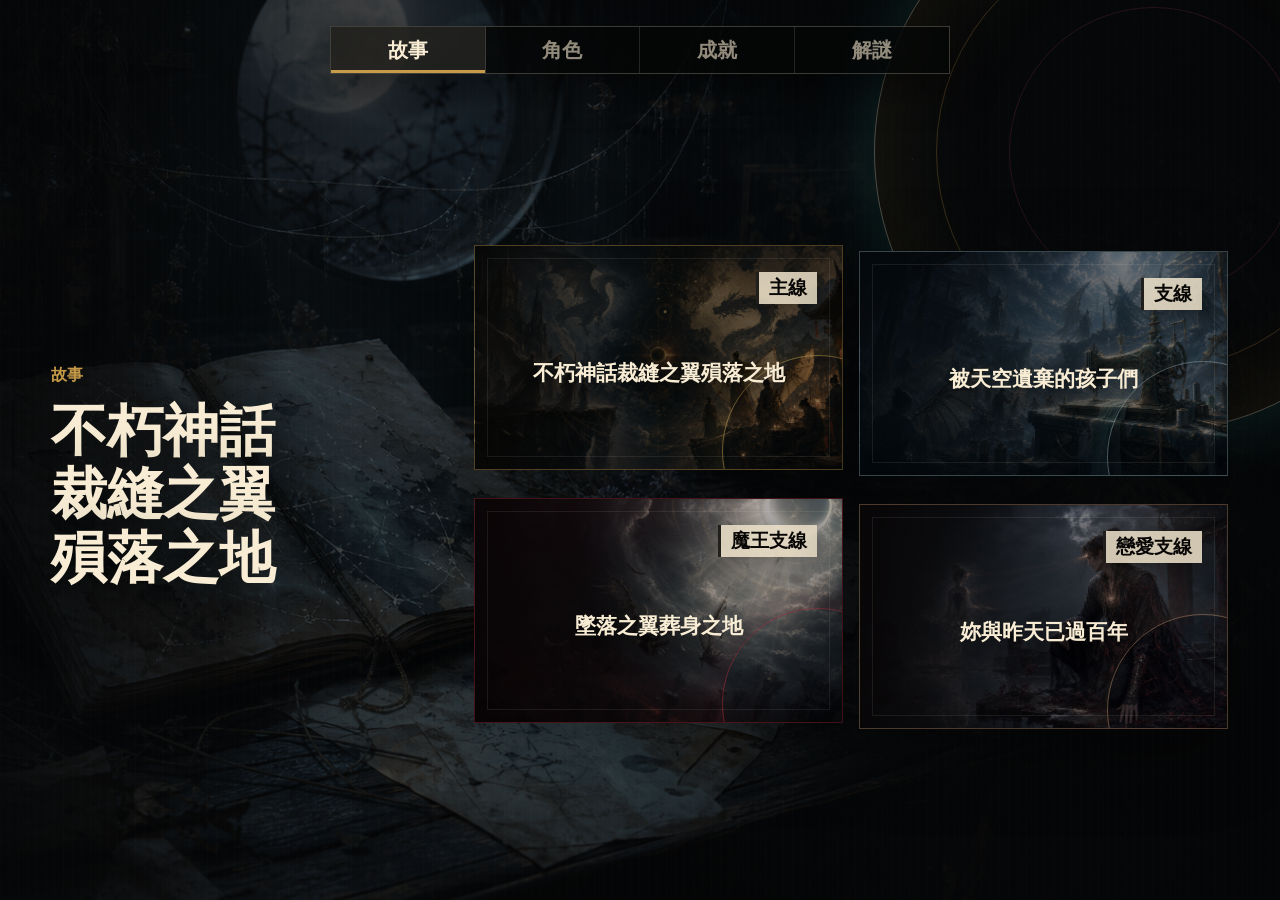
==== index.html @ 96574e50 "Add files via upload" ====
<!doctype html>
<html lang="zh-Hant">
  <head>
    <meta charset="utf-8" />
    <meta name="viewport" content="width=device-width, initial-scale=1" />
    <title>不朽神話 裁縫之翼殞落之地</title>
    <link rel="stylesheet" href="styles.css" />
  </head>
  <body>
    <main class="shell" aria-labelledby="site-title">
      <div class="aura" aria-hidden="true"></div>

      <nav class="section-nav">
        <button class="section-tab is-active" type="button" data-view="story">故事</button>
        <button class="section-tab" type="button" data-view="character">角色</button>
        <button class="section-tab" type="button" data-view="achievement">成就</button>
        <button class="section-tab" type="button" data-view="puzzle">解謎</button>
      </nav>

      <section class="view is-active" data-view-panel="story">
        <div class="drag-viewport">
          <div class="home drag-surface">
            <div class="title-wrap">
              <p>故事</p>
              <h1 id="site-title">不朽神話 裁縫之翼殞落之地</h1>
            </div>
            <div class="story-grid" id="story-grid"></div>
          </div>
        </div>
      </section>

      <section class="view" data-view-panel="character">
        <div class="drag-viewport">
          <div class="collection-surface drag-surface">
            <h2 class="view-title">角色</h2>
            <div class="character-groups" id="character-grid"></div>
          </div>
        </div>
      </section>

      <section class="view" data-view-panel="achievement">
        <div class="drag-viewport">
          <div class="collection-surface drag-surface">
            <h2 class="view-title">成就</h2>
            <div class="collection-grid" id="achievement-grid"></div>
          </div>
        </div>
      </section>

      <section class="view" data-view-panel="puzzle">
        <div class="drag-viewport">
          <div class="collection-surface drag-surface puzzle-surface">
            <h2 class="view-title">解謎</h2>
            <div class="puzzle-grid" id="puzzle-grid"></div>
          </div>
        </div>
      </section>
    </main>

    <dialog class="modal" id="text-modal">
      <div class="modal-body">
        <button class="close" type="button" data-close>×</button>
        <p class="modal-kicker" id="modal-type"></p>
        <h2 id="modal-title"></h2>
        <div class="modal-text" id="modal-text"></div>
      </div>
    </dialog>

    <dialog class="character-modal" id="character-modal">
      <div class="character-modal-body">
        <button class="close" type="button" data-character-close>×</button>
        <div class="character-hero" id="character-hero">
          <div class="character-heading">
            <p class="modal-kicker" id="character-group"></p>
            <h2 id="character-name"></h2>
          </div>
        </div>
        <div class="character-text" id="character-text"></div>
      </div>
    </dialog>

    <dialog class="modal reward-modal" id="reward-modal">
      <div class="modal-body">
        <button class="close" type="button" data-reward-close>×</button>
        <p class="modal-kicker" id="reward-type"></p>
        <div class="modal-text" id="reward-text"></div>
      </div>
    </dialog>

    <dialog class="character-entry-modal" id="character-person-modal">
      <div class="character-entry-sheet">
        <button class="close" type="button" data-person-close>×</button>
        <h2 id="character-person-title">角色任務</h2>
        <div class="character-entry-text" id="character-person-text"></div>
      </div>
    </dialog>

    <dialog class="character-entry-modal" id="character-story-modal">
      <div class="character-entry-sheet">
        <button class="close" type="button" data-story-close>×</button>
        <h2>角色故事</h2>
        <div class="character-entry-text" id="character-story-text"></div>
      </div>
    </dialog>

    <script src="app.js"></script>
  </body>
</html>
---- styles.css ----
:root {
  color-scheme: dark;
  --ink: #050607;
  --paper: #eadfc7;
  --dim: rgba(234, 223, 199, 0.68);
  --faint: rgba(234, 223, 199, 0.1);
  --line: rgba(234, 223, 199, 0.24);
  --gold: #c79b49;
  --teal: #2f8d88;
  --red: #813346;
  --font-kai: "BiauKai", "DFKai-SB", "STKaiti", "KaiTi", "Kaiti TC", "Songti TC", serif;
  font-family: var(--font-kai);
}

* {
  box-sizing: border-box;
}

body {
  margin: 0;
  min-width: 320px;
  min-height: 100vh;
  background:
    linear-gradient(90deg, rgba(5, 6, 7, 0.94), rgba(5, 6, 7, 0.52) 58%, rgba(5, 6, 7, 0.88)),
    url("assets/mythic-archive.png") center / cover fixed no-repeat,
    var(--ink);
  color: var(--paper);
  overflow: hidden;
  transition: background 360ms ease;
}

body[data-theme="sky"] {
  background:
    radial-gradient(circle at 72% 18%, rgba(188, 219, 226, 0.2), transparent 22%),
    linear-gradient(90deg, rgba(4, 9, 13, 0.96), rgba(24, 43, 50, 0.5) 56%, rgba(4, 9, 13, 0.9)),
    url("assets/mythic-archive.png") center / cover fixed no-repeat,
    #04090d;
}

body[data-theme="myth"] {
  background:
    radial-gradient(circle at 66% 20%, rgba(214, 177, 86, 0.22), transparent 24%),
    linear-gradient(90deg, rgba(7, 6, 4, 0.96), rgba(65, 48, 18, 0.46) 58%, rgba(7, 6, 4, 0.9)),
    url("assets/mythic-archive.png") center / cover fixed no-repeat,
    #070604;
}

body[data-theme="fall"] {
  background:
    radial-gradient(circle at 72% 16%, rgba(139, 41, 52, 0.26), transparent 24%),
    linear-gradient(90deg, rgba(8, 4, 5, 0.97), rgba(62, 18, 24, 0.5) 56%, rgba(8, 4, 5, 0.92)),
    url("assets/mythic-archive.png") center / cover fixed no-repeat,
    #080405;
}

body[data-theme="love"] {
  background:
    radial-gradient(circle at 73% 20%, rgba(207, 158, 118, 0.22), transparent 23%),
    linear-gradient(90deg, rgba(8, 6, 4, 0.95), rgba(67, 45, 33, 0.5) 58%, rgba(8, 6, 4, 0.88)),
    url("assets/mythic-archive.png") center / cover fixed no-repeat,
    #080604;
}

button {
  font: inherit;
}

.shell {
  position: relative;
  height: 100vh;
  overflow: hidden;
  isolation: isolate;
}

.section-nav {
  position: fixed;
  top: clamp(14px, 2vw, 26px);
  left: 50%;
  z-index: 20;
  display: grid;
  grid-template-columns: repeat(4, minmax(70px, 1fr));
  width: min(620px, calc(100vw - 28px));
  border: 1px solid rgba(234, 223, 199, 0.24);
  background: rgba(5, 6, 7, 0.84);
  box-shadow: 0 14px 40px rgba(0, 0, 0, 0.46);
  backdrop-filter: blur(16px);
  transform: translateX(-50%);
}

.section-tab {
  min-height: 46px;
  padding: 9px 14px;
  border: 0;
  border-right: 1px solid rgba(234, 223, 199, 0.14);
  background: transparent;
  color: rgba(234, 223, 199, 0.62);
  cursor: pointer;
  font-family: var(--font-kai);
  font-size: clamp(1rem, 1.6vw, 1.28rem);
  font-weight: 700;
}

.section-tab:last-child {
  border-right: 0;
}

.section-tab:hover,
.section-tab:focus-visible,
.section-tab.is-active {
  background: rgba(234, 223, 199, 0.1);
  color: #f8edd4;
  outline: none;
}

.section-tab.is-active {
  box-shadow: inset 0 -3px 0 var(--gold);
}

.view {
  position: absolute;
  inset: 0;
  visibility: hidden;
  opacity: 0;
  pointer-events: none;
  transition: opacity 220ms ease, visibility 220ms ease;
}

.view.is-active {
  visibility: visible;
  opacity: 1;
  pointer-events: auto;
}

.drag-viewport {
  width: 100%;
  height: 100%;
  overflow: auto;
  cursor: grab;
  scrollbar-width: none;
  overscroll-behavior: none;
  touch-action: none;
}

.drag-viewport::-webkit-scrollbar {
  display: none;
}

.drag-viewport.is-dragging {
  cursor: grabbing;
  user-select: none;
}

.drag-surface {
  min-width: 1180px;
  min-height: 760px;
}

.shell::before {
  content: "";
  position: fixed;
  inset: 0;
  z-index: -2;
  background:
    repeating-linear-gradient(
      90deg,
      rgba(234, 223, 199, 0.025) 0,
      rgba(234, 223, 199, 0.025) 1px,
      transparent 1px,
      transparent 9px
    );
  mix-blend-mode: screen;
  opacity: 0.5;
}

.aura {
  position: fixed;
  width: min(58vw, 560px);
  aspect-ratio: 1;
  right: clamp(-180px, -12vw, -80px);
  top: clamp(-150px, -10vw, -70px);
  z-index: -1;
  border: 1px solid rgba(234, 223, 199, 0.32);
  border-radius: 50%;
  box-shadow:
    0 0 80px rgba(47, 141, 136, 0.24),
    inset 0 0 120px rgba(199, 155, 73, 0.12);
  transition: border-color 360ms ease, box-shadow 360ms ease;
}

body[data-theme="sky"] .aura {
  border-color: rgba(188, 219, 226, 0.42);
  box-shadow: 0 0 92px rgba(88, 154, 176, 0.3), inset 0 0 140px rgba(188, 219, 226, 0.12);
}

body[data-theme="myth"] .aura {
  border-color: rgba(214, 177, 86, 0.48);
  box-shadow: 0 0 96px rgba(214, 177, 86, 0.3), inset 0 0 150px rgba(214, 177, 86, 0.16);
}

body[data-theme="fall"] .aura {
  border-color: rgba(151, 44, 58, 0.46);
  box-shadow: 0 0 104px rgba(151, 44, 58, 0.32), inset 0 0 150px rgba(151, 44, 58, 0.16);
}

body[data-theme="love"] .aura {
  border-color: rgba(207, 158, 118, 0.42);
  box-shadow: 0 0 94px rgba(207, 158, 118, 0.28), inset 0 0 140px rgba(112, 86, 54, 0.18);
}

.aura::before,
.aura::after {
  content: "";
  position: absolute;
  inset: 11%;
  border: 1px solid rgba(199, 155, 73, 0.24);
  border-radius: 50%;
}

.aura::after {
  inset: 24%;
  border-color: rgba(129, 51, 70, 0.28);
}

.home {
  width: max(1180px, 100%);
  min-height: max(760px, 100%);
  display: grid;
  grid-template-columns: minmax(300px, 0.66fr) minmax(650px, 1.34fr);
  gap: clamp(34px, 4vw, 72px);
  align-items: center;
  padding: clamp(100px, 10vh, 124px) clamp(34px, 4vw, 72px) clamp(36px, 5vh, 64px);
}

.title-wrap {
  align-self: center;
  padding: 0;
}

.title-wrap p {
  margin: 0 0 14px;
  color: var(--gold);
  font-family: var(--font-kai);
  font-weight: 700;
}

h1,
h2,
p,
strong,
span {
  overflow-wrap: anywhere;
}

h1 {
  margin: 0;
  max-width: 8ch;
  color: #f8edd4;
  font-family: var(--font-kai);
  font-weight: 700;
  font-size: clamp(3.2rem, 4.4vw, 5.4rem);
  line-height: 1.12;
  letter-spacing: 0;
  text-shadow: 0 24px 60px rgba(0, 0, 0, 0.86);
}

.story-grid {
  align-self: center;
  display: grid;
  grid-template-columns: repeat(2, minmax(0, 1fr));
  gap: 16px;
}

.story-card {
  position: relative;
  display: grid;
  grid-template-rows: auto minmax(0, 1fr);
  container-type: inline-size;
  min-height: clamp(220px, 25vh, 285px);
  padding: clamp(18px, 2vw, 26px);
  border: 1px solid var(--line);
  background:
    linear-gradient(145deg, rgba(47, 141, 136, 0.14), transparent 44%),
    linear-gradient(22deg, rgba(129, 51, 70, 0.18), transparent 56%),
    rgba(7, 8, 9, 0.72);
  color: var(--paper);
  text-align: left;
  cursor: pointer;
  overflow: hidden;
  backdrop-filter: blur(16px);
  box-shadow: 0 22px 70px rgba(0, 0, 0, 0.38);
  transform: translateY(calc(var(--i) * 6px));
  transition: transform 200ms ease, border-color 200ms ease, background 200ms ease, box-shadow 200ms ease;
}

.story-card--sky {
  border-color: rgba(188, 219, 226, 0.28);
  background:
    linear-gradient(90deg, rgba(4, 9, 13, 0.9), rgba(4, 9, 13, 0.38)),
    url("assets/sky-visual.png") center / cover no-repeat,
    radial-gradient(circle at 78% 16%, rgba(188, 219, 226, 0.18), transparent 26%),
    linear-gradient(180deg, rgba(188, 219, 226, 0.08), transparent 58%),
    linear-gradient(145deg, rgba(38, 87, 105, 0.34), rgba(5, 10, 14, 0.76));
}

.story-card--myth {
  border-color: rgba(214, 177, 86, 0.34);
  background:
    linear-gradient(90deg, rgba(7, 6, 4, 0.9), rgba(7, 6, 4, 0.42)),
    url("assets/main-visual.png") center / cover no-repeat,
    repeating-linear-gradient(102deg, rgba(214, 177, 86, 0.14) 0 1px, transparent 1px 18px),
    radial-gradient(circle at 78% 18%, rgba(214, 177, 86, 0.18), transparent 28%),
    linear-gradient(145deg, rgba(78, 55, 17, 0.36), rgba(7, 7, 8, 0.76));
}

.story-card--fall {
  border-color: rgba(160, 45, 58, 0.38);
  background:
    linear-gradient(90deg, rgba(8, 4, 5, 0.94), rgba(8, 4, 5, 0.32) 76%),
    linear-gradient(155deg, rgba(160, 45, 58, 0.22), transparent 42%),
    url("assets/fall-visual.png") center / cover no-repeat,
    #080405;
}

.story-card--love {
  border-color: rgba(207, 158, 118, 0.34);
  background:
    linear-gradient(90deg, rgba(8, 6, 7, 0.94), rgba(8, 6, 7, 0.28) 74%),
    radial-gradient(circle at 78% 18%, rgba(207, 158, 118, 0.14), transparent 28%),
    url("assets/love-visual.png") center / cover no-repeat,
    #080607;
}

.story-card::before {
  content: "";
  position: absolute;
  width: 190px;
  height: 190px;
  right: -72px;
  bottom: -78px;
  border: 1px solid rgba(199, 155, 73, 0.34);
  border-radius: 50%;
}

.story-card--sky::before {
  border-color: rgba(188, 219, 226, 0.38);
  box-shadow: 0 0 46px rgba(88, 154, 176, 0.16);
}

.story-card--myth::before {
  border-color: rgba(214, 177, 86, 0.5);
  box-shadow: 0 0 42px rgba(214, 177, 86, 0.14);
}

.story-card--fall::before {
  border-color: rgba(160, 45, 58, 0.58);
  box-shadow: 0 0 44px rgba(160, 45, 58, 0.18);
}

.story-card--love::before {
  border-color: rgba(207, 158, 118, 0.46);
  box-shadow: 0 0 42px rgba(207, 158, 118, 0.14);
}

.story-card::after {
  content: "";
  position: absolute;
  inset: 12px;
  border: 1px solid rgba(234, 223, 199, 0.09);
  pointer-events: none;
}

.story-card strong {
  position: relative;
  z-index: 1;
  display: block;
  align-self: center;
  width: auto;
  max-width: calc(100% - 12px);
  margin: 0 auto;
  color: #f8edd4;
  font-family: var(--font-kai);
  font-weight: 700;
  font-size: clamp(1.25rem, 6.8cqw, 2.35rem);
  line-height: 1.25;
  letter-spacing: 0;
  text-align: center;
  white-space: nowrap;
  text-shadow: 0 12px 26px rgba(0, 0, 0, 0.9);
}

.story-type {
  position: relative;
  justify-self: end;
  z-index: 2;
  max-width: 100%;
  padding: 6px 10px 7px;
  border-left: 3px solid rgba(8, 7, 6, 0.88);
  background: rgba(234, 223, 199, 0.88);
  color: #080706;
  font-family: var(--font-kai);
  font-size: clamp(1.05rem, 1.5vw, 1.45rem);
  font-weight: 900;
  line-height: 1;
  letter-spacing: 0;
  text-align: right;
  box-shadow: 0 8px 24px rgba(0, 0, 0, 0.38);
}

.story-card:hover,
.story-card:focus-visible {
  transform: translateY(calc(var(--i) * 6px - 8px));
  border-color: rgba(199, 155, 73, 0.78);
  filter: brightness(1.08);
  box-shadow: 0 28px 90px rgba(0, 0, 0, 0.52), 0 0 40px rgba(199, 155, 73, 0.12);
  outline: none;
}

.story-card--sky:hover,
.story-card--sky:focus-visible {
  border-color: rgba(188, 219, 226, 0.78);
  box-shadow: 0 30px 90px rgba(0, 0, 0, 0.54), 0 0 48px rgba(88, 154, 176, 0.18);
}

.story-card--myth:hover,
.story-card--myth:focus-visible {
  border-color: rgba(214, 177, 86, 0.86);
  box-shadow: 0 30px 90px rgba(0, 0, 0, 0.54), 0 0 52px rgba(214, 177, 86, 0.18);
}

.story-card--fall:hover,
.story-card--fall:focus-visible {
  border-color: rgba(160, 45, 58, 0.86);
  box-shadow: 0 30px 90px rgba(0, 0, 0, 0.54), 0 0 54px rgba(160, 45, 58, 0.22);
}

.story-card--love:hover,
.story-card--love:focus-visible {
  border-color: rgba(207, 158, 118, 0.82);
  box-shadow: 0 30px 90px rgba(0, 0, 0, 0.54), 0 0 50px rgba(207, 158, 118, 0.18);
}

.collection-surface {
  width: max(1180px, 100%);
  min-height: max(760px, 100%);
  padding: clamp(112px, 12vh, 140px) clamp(46px, 6vw, 96px) 72px;
}

.view-title {
  margin: 0 0 38px;
  color: #f8edd4;
  font-family: var(--font-kai);
  font-size: clamp(3rem, 5vw, 5.2rem);
  font-weight: 700;
  line-height: 1;
  letter-spacing: 0;
  text-shadow: 0 18px 44px rgba(0, 0, 0, 0.82);
}

.collection-grid {
  display: grid;
  grid-template-columns: repeat(3, minmax(280px, 1fr));
  gap: 18px;
}

.character-groups {
  display: grid;
  gap: 58px;
}

.character-group {
  position: relative;
}

.character-group > h3 {
  display: flex;
  align-items: center;
  gap: 18px;
  margin: 0 0 22px;
  color: #f8edd4;
  font-size: clamp(1.8rem, 3vw, 3rem);
  line-height: 1;
}

.character-group > h3::after {
  content: "";
  width: min(360px, 36vw);
  height: 1px;
  background: currentColor;
  opacity: 0.34;
}

.character-group--long > h3 {
  color: #cfaa61;
}

.character-group--short > h3 {
  color: #9cb9ad;
}

.character-grid {
  display: grid;
  grid-template-columns: repeat(5, minmax(190px, 1fr));
  gap: 16px;
}

.character-card {
  position: relative;
  display: grid;
  grid-template-rows: minmax(0, 1fr) auto;
  min-height: 330px;
  padding: 0;
  border: 1px solid rgba(207, 170, 97, 0.46);
  background: rgba(7, 8, 9, 0.86);
  color: #f8edd4;
  cursor: pointer;
  overflow: hidden;
  box-shadow: 0 20px 54px rgba(0, 0, 0, 0.42);
  transition: transform 180ms ease, border-color 180ms ease, box-shadow 180ms ease;
}

.character-group--long .character-card {
  clip-path: polygon(0 0, calc(100% - 18px) 0, 100% 18px, 100% 100%, 0 100%);
}

.character-group--short .character-card {
  border-color: rgba(107, 148, 134, 0.48);
  box-shadow: 0 20px 54px rgba(0, 0, 0, 0.42), inset 0 -3px 0 rgba(132, 35, 43, 0.46);
}

.character-card:hover,
.character-card:focus-visible {
  z-index: 2;
  border-color: rgba(248, 237, 212, 0.82);
  outline: none;
  transform: translateY(-7px);
  box-shadow: 0 28px 70px rgba(0, 0, 0, 0.56), 0 0 32px rgba(207, 170, 97, 0.12);
}

.character-portrait {
  position: relative;
  min-height: 270px;
  background-position: center;
  background-size: cover;
  filter: saturate(0.82) contrast(1.04);
  transition: filter 220ms ease, transform 360ms ease;
}

.character-portrait::after {
  content: "";
  position: absolute;
  inset: 0;
  background: linear-gradient(180deg, transparent 52%, rgba(5, 6, 7, 0.9));
}

.character-group--short .character-portrait::after {
  background:
    repeating-linear-gradient(90deg, transparent 0 38px, rgba(156, 185, 173, 0.06) 38px 39px),
    linear-gradient(180deg, transparent 52%, rgba(5, 8, 8, 0.92));
}

.character-card:hover .character-portrait,
.character-card:focus-visible .character-portrait {
  filter: saturate(1) contrast(1.08);
  transform: scale(1.035);
}

.character-card strong {
  position: relative;
  z-index: 2;
  min-height: 62px;
  display: grid;
  place-items: center;
  padding: 10px 8px;
  background: rgba(7, 8, 9, 0.94);
  color: #f8edd4;
  font-size: clamp(1.12rem, 1.8vw, 1.55rem);
  line-height: 1.2;
  text-align: center;
}

.character-group--long .character-card strong {
  border-top: 1px solid rgba(207, 170, 97, 0.3);
}

.character-group--short .character-card strong {
  border-top: 1px solid rgba(107, 148, 134, 0.32);
}

.collection-card,
.puzzle-card {
  min-height: 280px;
  padding: 24px;
  border: 1px solid rgba(234, 223, 199, 0.24);
  background: rgba(7, 8, 9, 0.78);
  box-shadow: 0 22px 70px rgba(0, 0, 0, 0.38);
  backdrop-filter: blur(14px);
}

.collection-card h3,
.puzzle-card h3 {
  margin: 0 0 18px;
  color: #f8edd4;
  font-size: clamp(1.5rem, 2.4vw, 2.35rem);
  line-height: 1.2;
}

.collection-card p,
.puzzle-card p {
  margin: 0 0 12px;
  color: rgba(234, 223, 199, 0.84);
  font-size: 1.08rem;
  line-height: 1.8;
}

.collection-visual {
  min-height: 210px;
  margin: -12px -12px 22px;
  border: 1px solid rgba(234, 223, 199, 0.16);
  background-position: center;
  background-size: cover;
}

.puzzle-form {
  display: grid;
  grid-template-columns: minmax(0, 1fr) auto;
  gap: 10px;
  margin-top: 24px;
}

.puzzle-form input {
  min-width: 0;
  min-height: 48px;
  padding: 10px 14px;
  border: 1px solid rgba(234, 223, 199, 0.28);
  border-radius: 0;
  background: rgba(2, 3, 4, 0.72);
  color: #f8edd4;
  font: inherit;
  outline: none;
}

.puzzle-form input:focus {
  border-color: var(--gold);
  box-shadow: 0 0 0 2px rgba(199, 155, 73, 0.16);
}

.puzzle-form.is-wrong input {
  border-color: rgba(160, 45, 58, 0.9);
  animation: answer-shake 240ms ease;
}

.puzzle-form button {
  min-height: 48px;
  padding: 8px 18px;
  border: 1px solid rgba(199, 155, 73, 0.52);
  background: rgba(199, 155, 73, 0.14);
  color: #f8edd4;
  cursor: pointer;
  font-weight: 700;
}

.puzzle-form button:disabled,
.puzzle-form input:disabled {
  cursor: default;
  opacity: 0.55;
}

.puzzle-status {
  min-height: 1.8em;
  margin-top: 14px !important;
  color: var(--gold) !important;
  font-weight: 700;
}

.puzzle-reward {
  min-height: 44px;
  padding: 8px 16px;
  border: 1px solid rgba(234, 223, 199, 0.34);
  background: rgba(234, 223, 199, 0.1);
  color: #f8edd4;
  cursor: pointer;
  font-weight: 700;
}

.puzzle-reward[hidden] {
  display: none;
}

.puzzle-grid {
  display: grid;
  gap: 14px;
}

.puzzle-tree {
  --tree-color: 199, 155, 73;
  border: 1px solid rgba(var(--tree-color), 0.34);
  background: rgba(5, 6, 7, 0.7);
  box-shadow: 0 18px 54px rgba(0, 0, 0, 0.32);
}

.puzzle-tree--sky {
  --tree-color: 120, 176, 194;
}

.puzzle-tree--fall {
  --tree-color: 160, 45, 58;
}

.puzzle-tree--love {
  --tree-color: 207, 158, 118;
}

.puzzle-tree-toggle {
  position: relative;
  isolation: isolate;
  display: grid;
  grid-template-columns: minmax(110px, auto) minmax(0, 1fr) 42px;
  gap: 20px;
  align-items: center;
  width: 100%;
  min-height: 78px;
  padding: 14px 20px;
  border: 0;
  background: rgba(5, 6, 7, 0.76);
  color: #f8edd4;
  cursor: pointer;
  text-align: left;
  overflow: hidden;
}

.puzzle-tree-toggle::before {
  content: "";
  position: absolute;
  inset: 0;
  z-index: 0;
  opacity: 0.22;
  filter: grayscale(0.35);
  background-position: center;
  background-size: cover;
}

.puzzle-tree-toggle > * {
  position: relative;
  z-index: 1;
}

.puzzle-tree--myth .puzzle-tree-toggle::before {
  background-image: url("assets/main-visual.png");
}

.puzzle-tree--sky .puzzle-tree-toggle::before {
  background-image: url("assets/sky-visual.png");
}

.puzzle-tree--fall .puzzle-tree-toggle::before {
  background-image: url("assets/fall-visual.png");
}

.puzzle-tree--love .puzzle-tree-toggle::before {
  background-image: url("assets/love-visual.png");
}

.puzzle-tree-toggle > span:first-child {
  color: rgb(var(--tree-color));
  font-size: clamp(1.2rem, 2vw, 1.7rem);
  font-weight: 900;
}

.puzzle-tree-toggle strong {
  min-width: 0;
  overflow: hidden;
  font-size: clamp(1.35rem, 2.4vw, 2.15rem);
  line-height: 1.15;
  text-overflow: ellipsis;
  white-space: nowrap;
}

.puzzle-tree-mark {
  display: grid;
  width: 38px;
  height: 38px;
  place-items: center;
  border: 1px solid rgba(var(--tree-color), 0.5);
  color: rgb(var(--tree-color));
  font-family: serif;
  font-size: 1.7rem;
  line-height: 1;
}

.puzzle-tree-toggle:hover,
.puzzle-tree-toggle:focus-visible,
.puzzle-tree.is-open .puzzle-tree-toggle {
  background: rgba(var(--tree-color), 0.1);
  outline: none;
}

.puzzle-tree-panel[hidden] {
  display: none;
}

.puzzle-tree-canvas {
  display: grid;
  gap: 46px;
  min-width: 980px;
  min-height: 160px;
  padding: 38px;
  border-top: 1px solid rgba(var(--tree-color), 0.26);
  background:
    repeating-linear-gradient(90deg, transparent 0 79px, rgba(var(--tree-color), 0.035) 79px 80px),
    rgba(4, 5, 6, 0.82);
}

.puzzle-question {
  position: relative;
  display: grid;
  grid-template-columns: minmax(300px, 0.8fr) minmax(520px, 1.2fr);
  grid-template-areas:
    "prompt branches"
    "form branches"
    "status branches";
  column-gap: 64px;
  align-items: center;
  width: calc(100% - var(--indent));
  margin-left: var(--indent);
  opacity: 1;
  transition: opacity 360ms ease, filter 360ms ease;
}

.puzzle-question.is-locked {
  opacity: 0.26;
  filter: grayscale(1);
}

.puzzle-question.is-locked .puzzle-question-text p,
.puzzle-question.is-locked .puzzle-form,
.puzzle-question.is-locked .puzzle-status,
.puzzle-question.is-locked .puzzle-branches {
  visibility: hidden;
}

.puzzle-question:focus-within .puzzle-question-text {
  border-color: rgba(var(--tree-color), 0.82);
  box-shadow: 0 0 28px rgba(var(--tree-color), 0.22), 0 14px 36px rgba(0, 0, 0, 0.36);
}

.puzzle-question--nested {
  grid-column: 1 / -1;
  grid-template-columns: minmax(0, 1fr);
  grid-template-areas:
    "prompt"
    "form"
    "status"
    "branches";
  gap: 0;
  width: 100%;
  margin-left: 0;
  padding: 14px;
  border: 1px solid rgba(var(--tree-color), 0.82);
  background: rgba(var(--tree-color), 0.12);
  box-shadow: 0 0 26px rgba(var(--tree-color), 0.2), inset 0 0 30px rgba(var(--tree-color), 0.05);
  animation: branch-question-light 420ms ease both;
}

.puzzle-question--nested > .puzzle-branches {
  margin-top: 12px;
}

.puzzle-question--nested > .puzzle-branches::before,
.puzzle-question--nested > .puzzle-branches > .puzzle-branch::before {
  display: none;
}

.puzzle-question-text {
  grid-area: prompt;
  min-height: 76px;
  padding: 16px 18px;
  border: 1px solid rgba(var(--tree-color), 0.38);
  background: rgba(8, 9, 10, 0.94);
  box-shadow: 0 14px 36px rgba(0, 0, 0, 0.36);
}

.puzzle-question-text p {
  margin: 0;
  color: rgba(248, 237, 212, 0.92);
  font-size: 1.12rem;
  line-height: 1.65;
}

.puzzle-question .puzzle-form {
  grid-area: form;
  margin-top: 12px;
}

.puzzle-question .puzzle-status {
  grid-area: status;
}

.puzzle-branches {
  position: relative;
  grid-area: branches;
  display: grid;
  grid-template-columns: repeat(auto-fit, minmax(142px, 1fr));
  gap: 18px;
  align-items: stretch;
}

.puzzle-branches[hidden] {
  display: none;
}

.puzzle-branches::before {
  content: "";
  position: absolute;
  top: 50%;
  left: -64px;
  width: 64px;
  border-top: 1px solid rgba(var(--tree-color), 0.38);
}

.puzzle-branch {
  position: relative;
  min-height: 82px;
  padding: 12px;
  border: 1px solid rgba(var(--tree-color), 0.2);
  background: rgba(7, 8, 9, 0.78);
  color: transparent;
  font-weight: 700;
  line-height: 1.35;
  cursor: default;
  opacity: 0.48;
  transition: border-color 220ms ease, background 220ms ease, color 220ms ease, box-shadow 220ms ease, opacity 220ms ease;
}

.puzzle-branch::before {
  content: "";
  position: absolute;
  top: 50%;
  left: -19px;
  width: 18px;
  border-top: 1px solid rgba(var(--tree-color), 0.3);
}

.puzzle-branch.is-lit {
  border-color: rgba(var(--tree-color), 0.86);
  background: rgba(var(--tree-color), 0.18);
  color: #f8edd4;
  cursor: pointer;
  opacity: 1;
  box-shadow: 0 0 24px rgba(var(--tree-color), 0.28), inset 0 0 28px rgba(var(--tree-color), 0.08);
}

.puzzle-branch.is-lit::after {
  content: "";
  position: absolute;
  inset: 5px;
  border: 1px solid rgba(var(--tree-color), 0.3);
  pointer-events: none;
}

.modal {
  width: min(860px, calc(100vw - 28px));
  padding: 0;
  border: 1px solid rgba(234, 223, 199, 0.34);
  background: transparent;
  color: var(--paper);
}

.character-modal {
  width: min(1100px, calc(100vw - 30px));
  height: min(82vh, 760px);
  padding: 0;
  border: 1px solid rgba(207, 170, 97, 0.44);
  background: #050607;
  color: var(--paper);
  overflow: hidden;
}

.character-modal[data-group="short"] {
  border-color: rgba(107, 148, 134, 0.52);
}

.character-modal::backdrop {
  background: rgba(0, 0, 0, 0.82);
  backdrop-filter: blur(8px);
}

.character-modal-body,
.character-hero {
  width: 100%;
  height: 100%;
}

.character-modal-body {
  position: relative;
  overflow: hidden;
}

.character-hero {
  position: absolute;
  inset: 0;
  background-position: center;
  background-size: cover;
}

.character-hero::after {
  content: "";
  position: absolute;
  inset: 0;
  background:
    linear-gradient(90deg, rgba(3, 4, 5, 0.14), transparent 45%, rgba(3, 4, 5, 0.62)),
    linear-gradient(0deg, rgba(3, 4, 5, 0.94), transparent 48%);
}

.character-modal[data-group="short"] .character-hero::after {
  background:
    repeating-linear-gradient(90deg, transparent 0 84px, rgba(156, 185, 173, 0.045) 84px 85px),
    linear-gradient(90deg, rgba(3, 5, 5, 0.14), transparent 44%, rgba(3, 5, 5, 0.58)),
    linear-gradient(0deg, rgba(3, 5, 5, 0.94), transparent 48%);
}

.character-heading {
  position: absolute;
  left: clamp(24px, 5vw, 64px);
  bottom: clamp(28px, 6vh, 66px);
  z-index: 2;
  max-width: min(58%, 620px);
}

.character-heading h2 {
  margin: 0;
  color: #f8edd4;
  font-size: clamp(2.4rem, 6vw, 5.8rem);
  line-height: 1.05;
  text-shadow: 0 18px 44px rgba(0, 0, 0, 0.92);
}

.character-modal[data-group="long"] .character-heading .modal-kicker {
  color: #cfaa61;
}

.character-modal[data-group="short"] .character-heading .modal-kicker {
  color: #9cb9ad;
}

.character-text {
  position: absolute;
  right: clamp(22px, 4vw, 52px);
  bottom: clamp(24px, 5vh, 54px);
  z-index: 3;
  width: min(38%, 390px);
  padding: clamp(18px, 3vw, 30px);
  border-left: 2px solid rgba(207, 170, 97, 0.58);
  background: rgba(5, 6, 7, 0.42);
  box-shadow: 0 20px 60px rgba(0, 0, 0, 0.48);
  backdrop-filter: blur(5px);
  overflow: visible;
}

.character-modal[data-group="short"] .character-text {
  border-left-color: rgba(107, 148, 134, 0.62);
}

.character-text[hidden] {
  display: none;
}

.character-text p {
  margin: 0;
  color: rgba(248, 237, 212, 0.9);
  font-size: clamp(1rem, 1.8vw, 1.22rem);
  line-height: 1.8;
}

.character-text p + p {
  margin-top: 18px;
}

.character-detail-list {
  display: grid;
  gap: 14px;
}

.character-detail-row {
  padding-bottom: 12px;
  border-bottom: 1px solid rgba(207, 170, 97, 0.2);
}

.character-detail-row:last-child {
  padding-bottom: 0;
  border-bottom: 0;
}

.character-detail-row span {
  display: block;
  margin-bottom: 5px;
  color: #cfaa61;
  font-size: 0.92rem;
  font-weight: 700;
}

.character-detail-row p {
  margin: 0;
}

.character-actions {
  display: grid;
  grid-template-columns: repeat(2, minmax(0, 1fr));
  gap: 10px;
  margin-top: 24px;
}

.leather-button {
  position: relative;
  min-height: 48px;
  padding: 9px 12px;
  border: 1px solid #68472e;
  background:
    radial-gradient(circle at 14% 26%, rgba(20, 8, 4, 0.52) 0 5px, transparent 7px),
    radial-gradient(circle at 82% 72%, rgba(15, 6, 3, 0.44) 0 9px, transparent 13px),
    linear-gradient(104deg, rgba(226, 182, 118, 0.05), transparent 27%, rgba(0, 0, 0, 0.4)),
    repeating-linear-gradient(11deg, rgba(255, 255, 255, 0.018) 0 1px, transparent 1px 6px),
    #382117;
  color: #dcc394;
  cursor: pointer;
  font-weight: 700;
  clip-path: polygon(3px 0, 34% 2px, 35% 0, 72% 1px, calc(100% - 5px) 0, 100% 6px, calc(100% - 2px) 48%, 100% 54%, calc(100% - 4px) 100%, 62% calc(100% - 1px), 59% 100%, 20% calc(100% - 2px), 0 100%, 2px 64%, 0 58%, 1px 17%);
  box-shadow:
    inset 0 0 0 3px rgba(19, 9, 6, 0.68),
    inset 0 10px 18px rgba(255, 221, 166, 0.02),
    inset 12px 0 20px rgba(0, 0, 0, 0.24),
    0 7px 18px rgba(0, 0, 0, 0.38);
  text-shadow: 0 2px 3px rgba(0, 0, 0, 0.9);
}

.leather-button::before {
  content: "";
  position: absolute;
  inset: 0;
  background:
    linear-gradient(118deg, transparent 18%, rgba(12, 5, 3, 0.72) 18.5%, transparent 19.2%),
    linear-gradient(73deg, transparent 62%, rgba(12, 5, 3, 0.62) 62.6%, transparent 63.2%),
    repeating-linear-gradient(167deg, transparent 0 13px, rgba(232, 199, 145, 0.035) 13px 14px);
  mix-blend-mode: multiply;
  pointer-events: none;
}

.leather-button::after {
  content: "";
  position: absolute;
  inset: 4px;
  border: 1px dashed rgba(188, 145, 89, 0.28);
  clip-path: polygon(0 0, 43% 0, 46% 3px, 76% 0, 100% 0, 100% 70%, 97% 73%, 100% 100%, 22% 100%, 19% calc(100% - 3px), 0 100%);
  pointer-events: none;
}

.leather-button:hover,
.leather-button:focus-visible {
  border-color: #967047;
  background:
    radial-gradient(circle at 14% 26%, rgba(20, 8, 4, 0.46) 0 5px, transparent 7px),
    radial-gradient(circle at 82% 72%, rgba(15, 6, 3, 0.38) 0 9px, transparent 13px),
    linear-gradient(104deg, rgba(226, 182, 118, 0.09), transparent 30%, rgba(0, 0, 0, 0.34)),
    repeating-linear-gradient(11deg, rgba(255, 255, 255, 0.022) 0 1px, transparent 1px 6px),
    #46291c;
  outline: none;
}

.character-entry-modal {
  width: min(700px, calc(100vw - 30px));
  max-height: min(78vh, 680px);
  padding: 0;
  border: 1px solid #8c653d;
  background: #26170f;
  color: #f0dbb1;
  overflow: auto;
}

.character-entry-modal::backdrop {
  background: rgba(0, 0, 0, 0.72);
  backdrop-filter: blur(5px);
}

.character-entry-sheet {
  position: relative;
  min-height: 300px;
  padding: clamp(50px, 7vw, 72px) clamp(26px, 6vw, 62px);
  background:
    linear-gradient(115deg, rgba(255, 225, 174, 0.07), transparent 30%, rgba(0, 0, 0, 0.3)),
    repeating-linear-gradient(4deg, transparent 0 8px, rgba(255, 255, 255, 0.018) 8px 9px),
    radial-gradient(circle at 82% 18%, rgba(151, 103, 55, 0.24), transparent 28%),
    #392319;
  box-shadow:
    inset 0 0 0 7px rgba(22, 12, 8, 0.54),
    inset 0 0 64px rgba(0, 0, 0, 0.46);
}

.character-entry-sheet::before {
  content: "";
  position: absolute;
  inset: 14px;
  border: 1px dashed rgba(226, 190, 132, 0.34);
  pointer-events: none;
}

.character-entry-sheet h2 {
  margin: 0 0 30px;
  color: #f3dfb8;
  font-size: clamp(2rem, 5vw, 3.6rem);
  line-height: 1;
  text-shadow: 0 4px 12px rgba(0, 0, 0, 0.72);
}

.character-entry-text {
  display: grid;
  gap: 10px;
}

.character-entry-text h3 {
  margin: 14px 0 0;
  padding-bottom: 8px;
  border-bottom: 1px solid rgba(206, 166, 106, 0.24);
  color: #e7c995;
  font-size: clamp(1.3rem, 3vw, 1.75rem);
  line-height: 1.25;
}

.character-entry-text h3:first-child {
  margin-top: 0;
}

.character-entry-text p {
  margin: 0;
  color: rgba(244, 224, 187, 0.92);
  font-size: clamp(1.05rem, 2.3vw, 1.3rem);
  line-height: 2;
}

.character-entry-modal[open] .character-entry-sheet {
  animation: leather-unfold 320ms ease both;
}

.character-entry-modal[open] .character-entry-text h3,
.character-entry-modal[open] .character-entry-text p {
  animation: ink-text-reveal 620ms ease var(--delay) both;
}

.character-modal .close {
  z-index: 5;
}

.character-modal[open][data-motion="memory"] .character-hero {
  animation: memory-reveal 780ms ease both;
}

.character-modal[open][data-motion="fog"] .character-hero {
  animation: fog-reveal 900ms ease both;
}

.character-modal[open][data-motion="shadow"] .character-hero {
  animation: shadow-reveal 760ms ease both;
}

.character-modal[open][data-motion="still-air"] .character-hero {
  animation: still-air-reveal 940ms ease both;
}

.character-modal[open][data-motion="eclipse"] .character-hero {
  animation: eclipse-reveal 860ms ease both;
}

.character-modal[open][data-motion="ink-rise"] .character-hero {
  animation: ink-rise 720ms ease both;
}

.character-modal[open][data-motion="ink-drift"] .character-hero {
  animation: ink-drift 820ms ease both;
}

.character-modal[open][data-motion="screen-open"] .character-hero {
  animation: screen-open 720ms ease both;
}

.character-modal[open][data-motion="silk-fall"] .character-hero {
  animation: silk-fall 800ms ease both;
}

.character-modal[open][data-motion="water-still"] .character-hero {
  animation: water-still 980ms ease both;
}

.modal::backdrop {
  background:
    radial-gradient(circle at 50% 28%, rgba(47, 141, 136, 0.12), transparent 34%),
    rgba(0, 0, 0, 0.76);
  backdrop-filter: blur(7px);
}

.modal[open] .modal-body {
  animation: reveal 260ms ease both;
}

.modal-body {
  position: relative;
  max-height: min(82vh, 760px);
  overflow: auto;
  padding: clamp(24px, 5vw, 52px);
  background:
    linear-gradient(135deg, rgba(47, 141, 136, 0.14), transparent 42%),
    linear-gradient(90deg, rgba(129, 51, 70, 0.18), transparent 36%),
    rgba(9, 10, 10, 0.97);
  box-shadow: 0 32px 100px rgba(0, 0, 0, 0.78);
}

.modal[data-theme="sky"] .modal-body {
  background:
    radial-gradient(circle at 76% 12%, rgba(188, 219, 226, 0.18), transparent 28%),
    linear-gradient(180deg, rgba(188, 219, 226, 0.08), transparent 56%),
    rgba(6, 12, 16, 0.97);
}

.modal[data-theme="myth"] .modal-body {
  background:
    repeating-linear-gradient(100deg, rgba(214, 177, 86, 0.12) 0 1px, transparent 1px 22px),
    radial-gradient(circle at 76% 12%, rgba(214, 177, 86, 0.18), transparent 28%),
    rgba(12, 10, 7, 0.97);
}

.modal[data-theme="fall"] .modal-body {
  background:
    linear-gradient(150deg, rgba(160, 45, 58, 0.22), transparent 38%),
    radial-gradient(circle at 76% 12%, rgba(160, 45, 58, 0.2), transparent 28%),
    rgba(12, 6, 7, 0.97);
}

.modal[data-theme="fall"] .story-visual {
  border-color: rgba(160, 45, 58, 0.5);
  background-position: center;
  box-shadow:
    inset 0 0 110px rgba(0, 0, 0, 0.52),
    0 0 34px rgba(160, 45, 58, 0.12);
}

.modal[data-theme="love"] .modal-body {
  background:
    radial-gradient(circle at 76% 12%, rgba(207, 158, 118, 0.18), transparent 28%),
    linear-gradient(145deg, rgba(95, 61, 38, 0.24), transparent 46%),
    rgba(12, 9, 7, 0.97);
}

.modal[data-theme="love"] .story-visual {
  border-color: rgba(207, 158, 118, 0.46);
  background-position: center;
  box-shadow:
    inset 0 0 110px rgba(0, 0, 0, 0.42),
    0 0 34px rgba(207, 158, 118, 0.1);
}

.modal-body::before {
  content: "";
  position: absolute;
  width: 280px;
  height: 280px;
  right: -120px;
  top: -120px;
  border: 1px solid rgba(199, 155, 73, 0.3);
  border-radius: 50%;
  pointer-events: none;
}

.close {
  position: absolute;
  top: 16px;
  right: 16px;
  width: 40px;
  height: 40px;
  border: 1px solid var(--line);
  background: rgba(5, 6, 7, 0.72);
  color: var(--paper);
  cursor: pointer;
  font-size: 1.55rem;
  line-height: 1;
}

.close:hover,
.close:focus-visible {
  border-color: var(--gold);
  outline: none;
}

.modal-kicker {
  margin: 0 0 12px;
  color: var(--gold);
  font-family: var(--font-kai);
  font-weight: 700;
}

.modal h2 {
  margin: 0;
  max-width: 17ch;
  color: #f8edd4;
  font-family: var(--font-kai);
  font-weight: 700;
  font-size: clamp(1.95rem, 5.8vw, 4.4rem);
  line-height: 1.18;
  letter-spacing: 0;
  text-shadow: 0 16px 34px rgba(0, 0, 0, 0.82);
}

.modal-text {
  display: grid;
  gap: 14px;
  margin-top: 30px;
}

.story-visual {
  min-height: clamp(260px, 46vw, 460px);
  border: 1px solid rgba(214, 177, 86, 0.34);
  background-position: center;
  background-size: cover;
  box-shadow: inset 0 0 90px rgba(0, 0, 0, 0.46);
}

.modal-text p {
  margin: 0;
  padding: 16px 18px;
  border-left: 2px solid rgba(199, 155, 73, 0.56);
  background: rgba(234, 223, 199, 0.055);
  color: rgba(234, 223, 199, 0.88);
  font-family: var(--font-kai);
  font-size: clamp(1rem, 2.5vw, 1.18rem);
  line-height: 1.9;
}

@keyframes reveal {
  from {
    opacity: 0;
    transform: translateY(18px) scale(0.98);
  }
  to {
    opacity: 1;
    transform: translateY(0) scale(1);
  }
}

@keyframes answer-shake {
  0%,
  100% {
    transform: translateX(0);
  }
  35% {
    transform: translateX(-5px);
  }
  70% {
    transform: translateX(5px);
  }
}

@keyframes branch-question-light {
  from {
    opacity: 0.18;
    filter: brightness(0.55);
    transform: scale(0.97);
  }
  to {
    opacity: 1;
    filter: brightness(1);
    transform: scale(1);
  }
}

@keyframes leather-unfold {
  from {
    opacity: 0;
    clip-path: inset(0 48%);
    filter: brightness(0.55);
  }
  to {
    opacity: 1;
    clip-path: inset(0);
    filter: brightness(1);
  }
}

@keyframes ink-text-reveal {
  from {
    opacity: 0;
    filter: blur(7px);
    transform: translateY(12px);
  }
  to {
    opacity: 1;
    filter: blur(0);
    transform: translateY(0);
  }
}

@keyframes memory-reveal {
  0% {
    opacity: 0.16;
    filter: blur(12px) grayscale(0.8);
    transform: scale(1.08);
  }
  48% {
    opacity: 0.62;
    filter: blur(3px) grayscale(0.35);
  }
  100% {
    opacity: 1;
    filter: blur(0) grayscale(0);
    transform: scale(1);
  }
}

@keyframes fog-reveal {
  from {
    opacity: 0.28;
    filter: blur(18px) brightness(0.65);
    background-position: 46% center;
  }
  to {
    opacity: 1;
    filter: blur(0) brightness(1);
    background-position: center;
  }
}

@keyframes shadow-reveal {
  from {
    opacity: 0;
    clip-path: inset(0 48% 0 48%);
    filter: contrast(1.5) grayscale(1);
  }
  to {
    opacity: 1;
    clip-path: inset(0);
    filter: contrast(1) grayscale(0);
  }
}

@keyframes still-air-reveal {
  from {
    opacity: 0;
    filter: saturate(0) brightness(0.48);
    transform: scale(1.001);
  }
  to {
    opacity: 1;
    filter: saturate(1) brightness(1);
    transform: scale(1);
  }
}

@keyframes eclipse-reveal {
  0% {
    opacity: 0;
    filter: brightness(0.15);
  }
  58% {
    opacity: 1;
    filter: brightness(1.28);
  }
  100% {
    opacity: 1;
    filter: brightness(1);
  }
}

@keyframes ink-rise {
  from {
    opacity: 0;
    clip-path: inset(100% 0 0);
    filter: grayscale(1);
  }
  to {
    opacity: 1;
    clip-path: inset(0);
    filter: grayscale(0);
  }
}

@keyframes ink-drift {
  from {
    opacity: 0;
    filter: blur(9px) grayscale(1);
    transform: translateX(-28px) scale(1.04);
  }
  to {
    opacity: 1;
    filter: blur(0) grayscale(0);
    transform: translateX(0) scale(1);
  }
}

@keyframes screen-open {
  from {
    opacity: 0.3;
    clip-path: inset(0 50%);
  }
  to {
    opacity: 1;
    clip-path: inset(0);
  }
}

@keyframes silk-fall {
  from {
    opacity: 0;
    filter: blur(7px);
    transform: translateY(-34px) scale(1.035);
  }
  to {
    opacity: 1;
    filter: blur(0);
    transform: translateY(0) scale(1);
  }
}

@keyframes water-still {
  0% {
    opacity: 0;
    filter: blur(14px) saturate(0.35);
    transform: scale(1.06);
  }
  65% {
    opacity: 0.92;
    filter: blur(2px) saturate(0.8);
  }
  100% {
    opacity: 1;
    filter: blur(0) saturate(1);
    transform: scale(1);
  }
}

@media (max-width: 980px) {
  .home {
    width: max(940px, 100%);
    min-width: 940px;
    grid-template-columns: minmax(250px, 0.62fr) minmax(610px, 1.38fr);
    gap: 28px;
  }

  .title-wrap {
    padding: 0;
  }

  .character-grid {
    grid-template-columns: repeat(5, 190px);
  }
}

@media (max-width: 800px) {
  .character-heading {
    right: 22px;
    bottom: 26px;
    max-width: none;
  }

  .character-heading h2 {
    max-width: 100%;
    font-size: clamp(2.2rem, 8vw, 3.7rem);
    line-height: 1.08;
  }

  .character-text {
    right: 20px;
    bottom: 150px;
    left: auto;
    width: min(48%, 300px);
    max-height: none;
    padding: 16px 18px;
    background: rgba(5, 6, 7, 0.34);
    backdrop-filter: blur(3px);
    overflow: visible;
  }

  .character-detail-list {
    gap: 8px;
  }

  .character-detail-row {
    padding-bottom: 7px;
  }

  .character-detail-row span {
    margin-bottom: 2px;
    font-size: 0.82rem;
  }

  .character-text p {
    font-size: 0.95rem;
    line-height: 1.48;
  }

  .character-actions {
    gap: 7px;
    margin-top: 12px;
  }

  .leather-button {
    min-height: 42px;
    padding: 7px 8px;
  }
}

@media (max-width: 700px) {
  .section-nav {
    top: 10px;
    width: calc(100vw - 20px);
  }

  .section-tab {
    min-height: 42px;
    padding: 7px 8px;
  }

  .home {
    width: 900px;
    min-width: 900px;
    min-height: 760px;
    grid-template-columns: 250px 610px;
    padding: 82px 28px 34px;
  }

  .story-grid {
    grid-template-columns: repeat(2, minmax(0, 1fr));
  }

  .story-card {
    min-height: 210px;
    transform: none;
  }

  .story-card:hover,
  .story-card:focus-visible {
    transform: translateY(-4px);
  }

  .collection-surface {
    width: 900px;
    min-width: 900px;
    min-height: 760px;
    padding: 88px 32px 44px;
  }

  .collection-grid {
    grid-template-columns: repeat(2, minmax(320px, 1fr));
  }

  .character-heading {
    max-width: none;
  }

  .character-text {
    right: 20px;
    bottom: 150px;
    left: auto;
    width: min(48%, 300px);
  }
}

@media (max-width: 560px) {
  .character-modal {
    height: min(88vh, 760px);
  }

  .character-heading {
    left: 22px;
    bottom: 28px;
  }

  .character-heading h2 {
    font-size: clamp(2.25rem, 11vw, 4rem);
  }

  .character-text {
    right: 16px;
    bottom: 138px;
    left: auto;
    width: min(50%, 280px);
    max-height: none;
    padding: 13px 14px;
    overflow: visible;
  }
}
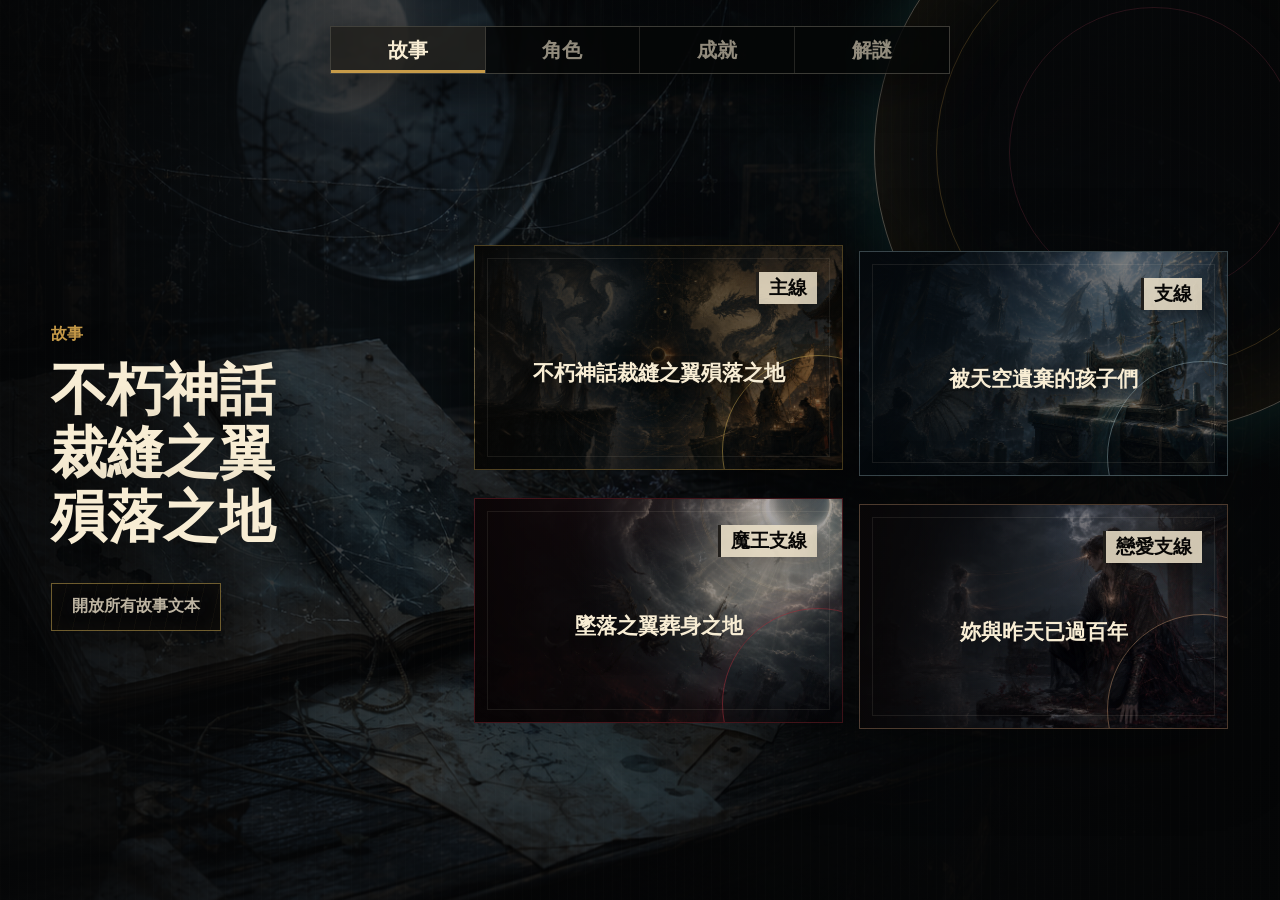
==== commit 7afa29af: "Add files via upload" ====
--- a/index.html
+++ b/index.html
@@ -2,7 +2,7 @@
 <html lang="zh-Hant">
   <head>
     <meta charset="utf-8" />
-    <meta name="viewport" content="width=device-width, initial-scale=1" />
+    <meta name="viewport" content="width=device-width, initial-scale=1, viewport-fit=cover" />
     <title>不朽神話 裁縫之翼殞落之地</title>
     <link rel="stylesheet" href="styles.css" />
   </head>
@@ -23,6 +23,9 @@
             <div class="title-wrap">
               <p>故事</p>
               <h1 id="site-title">不朽神話 裁縫之翼殞落之地</h1>
+              <button class="story-test-unlock" id="story-test-unlock" type="button">
+                開放所有故事文本
+              </button>
             </div>
             <div class="story-grid" id="story-grid"></div>
           </div>
@@ -57,6 +60,10 @@
       </section>
     </main>
 
+    <dialog class="chapter-intro" id="chapter-intro">
+      <div class="chapter-intro-image"></div>
+    </dialog>
+
     <dialog class="modal" id="text-modal">
       <div class="modal-body">
         <button class="close" type="button" data-close>×</button>
@@ -87,6 +94,21 @@
       </div>
     </dialog>
 
+    <dialog class="chapter-modal" id="chapter-modal">
+      <div class="chapter-sheet">
+        <button class="close" type="button" data-chapter-close>×</button>
+        <p class="modal-kicker" id="chapter-type"></p>
+        <h2 id="chapter-title"></h2>
+        <p class="chapter-name" id="chapter-name"></p>
+        <div class="chapter-text" id="chapter-text"></div>
+        <nav class="chapter-pagination" id="chapter-pagination" aria-label="章節分頁" hidden>
+          <button class="chapter-page-button" id="chapter-page-prev" type="button">← 上一頁</button>
+          <span class="chapter-page-status" id="chapter-page-status" aria-live="polite"></span>
+          <button class="chapter-page-button" id="chapter-page-next" type="button">下一頁 →</button>
+        </nav>
+      </div>
+    </dialog>
+
     <dialog class="character-entry-modal" id="character-person-modal">
       <div class="character-entry-sheet">
         <button class="close" type="button" data-person-close>×</button>
--- a/styles.css
+++ b/styles.css
@@ -234,6 +234,41 @@
 .title-wrap {
   align-self: center;
   padding: 0;
+}
+
+.story-test-unlock {
+  position: relative;
+  min-height: 48px;
+  margin-top: 34px;
+  padding: 11px 20px;
+  border: 1px solid rgba(214, 177, 86, 0.5);
+  background:
+    repeating-linear-gradient(102deg, transparent 0 14px, rgba(214, 177, 86, 0.035) 14px 15px),
+    rgba(5, 6, 7, 0.82);
+  color: rgba(248, 237, 212, 0.76);
+  font-family: var(--font-kai);
+  font-size: 1rem;
+  font-weight: 700;
+  letter-spacing: 0;
+  cursor: pointer;
+  box-shadow: inset 0 0 20px rgba(214, 177, 86, 0.05), 0 12px 28px rgba(0, 0, 0, 0.28);
+  transition: color 180ms ease, border-color 180ms ease, background 180ms ease, box-shadow 180ms ease;
+}
+
+.story-test-unlock:hover,
+.story-test-unlock:focus-visible {
+  border-color: rgba(214, 177, 86, 0.86);
+  color: #fff0c4;
+  outline: none;
+  box-shadow: inset 0 0 24px rgba(214, 177, 86, 0.12), 0 0 22px rgba(214, 177, 86, 0.18);
+}
+
+.story-test-unlock.is-active {
+  border-color: rgba(214, 177, 86, 0.78);
+  background: rgba(68, 51, 19, 0.56);
+  color: #fff0c4;
+  cursor: default;
+  animation: story-test-unlock-confirm 900ms ease-out both;
 }
 
 .title-wrap p {
@@ -612,6 +647,70 @@
   line-height: 1.8;
 }
 
+.achievement-card {
+  min-height: 250px;
+  display: grid;
+  grid-template-rows: 64px minmax(0, 1fr);
+  align-content: start;
+  padding: 28px;
+  border-color: rgba(207, 170, 97, 0.24);
+  background:
+    repeating-linear-gradient(100deg, rgba(207, 170, 97, 0.035) 0 1px, transparent 1px 22px),
+    rgba(7, 8, 9, 0.84);
+}
+
+.achievement-card h3 {
+  display: flex;
+  align-items: flex-start;
+  margin: 0;
+  padding-bottom: 16px;
+  color: #f8edd4;
+  font-size: 1.45rem;
+  line-height: 1.35;
+}
+
+.achievement-condition {
+  align-self: start;
+  margin: 0 !important;
+  padding-top: 16px;
+  border-top: 1px solid rgba(207, 170, 97, 0.18);
+  line-height: 2.15 !important;
+}
+
+.achievement-link {
+  display: inline;
+  margin: 3px 5px;
+  padding: 4px 8px;
+  border: 2px solid rgba(214, 177, 86, 0.72);
+  background: rgba(214, 177, 86, 0.08);
+  color: #e0bd67;
+  font: inherit;
+  font-weight: 700;
+  line-height: 1.5;
+  cursor: pointer;
+  box-shadow: inset 0 0 12px rgba(214, 177, 86, 0.06);
+}
+
+.achievement-link:hover,
+.achievement-link:focus-visible {
+  border-color: #e0bd67;
+  background: rgba(214, 177, 86, 0.18);
+  color: #fff0c4;
+  outline: none;
+}
+
+.achievement-card.is-target {
+  animation: target-highlight 1100ms ease both;
+}
+
+.character-entry-modal[open] .character-entry-text h3.is-target,
+.character-entry-modal[open] .character-entry-text p.is-target {
+  color: #f4dda0;
+  animation:
+    ink-text-reveal 620ms ease var(--delay) both,
+    task-text-flash 620ms ease-in-out calc(var(--delay) + 660ms) 4 both;
+}
+
 .collection-visual {
   min-height: 210px;
   margin: -12px -12px 22px;
@@ -670,6 +769,14 @@
   margin-top: 14px !important;
   color: var(--gold) !important;
   font-weight: 700;
+}
+
+.puzzle-status.is-correct {
+  color: rgba(214, 177, 86, 0.96) !important;
+}
+
+.puzzle-status.is-wrong {
+  color: rgba(205, 109, 117, 0.94) !important;
 }
 
 .puzzle-reward {
@@ -798,6 +905,18 @@
   display: none;
 }
 
+.puzzle-tree-panel.drag-viewport {
+  height: auto;
+  max-width: 100%;
+  overflow-x: auto;
+  overflow-y: hidden;
+  cursor: grab;
+}
+
+.puzzle-tree-panel.drag-viewport.is-dragging {
+  cursor: grabbing;
+}
+
 .puzzle-tree-canvas {
   display: grid;
   gap: 46px;
@@ -844,7 +963,6 @@
 }
 
 .puzzle-question--nested {
-  grid-column: 1 / -1;
   grid-template-columns: minmax(0, 1fr);
   grid-template-areas:
     "prompt"
@@ -859,6 +977,109 @@
   background: rgba(var(--tree-color), 0.12);
   box-shadow: 0 0 26px rgba(var(--tree-color), 0.2), inset 0 0 30px rgba(var(--tree-color), 0.05);
   animation: branch-question-light 420ms ease both;
+}
+
+.puzzle-question--nested:only-child {
+  grid-column: 1 / -1;
+}
+
+.puzzle-split-path {
+  position: relative;
+  grid-column: 1 / -1;
+  display: grid;
+  grid-template-columns: minmax(420px, 1fr) 180px;
+  gap: 72px;
+  align-items: center;
+}
+
+.puzzle-split-path.has-open-gate {
+  grid-template-columns: minmax(420px, 1fr) minmax(420px, 1fr);
+}
+
+.puzzle-split {
+  position: relative;
+  display: grid;
+  gap: 24px;
+}
+
+.puzzle-split::after {
+  content: "";
+  position: absolute;
+  top: 50%;
+  right: -72px;
+  width: 72px;
+  border-top: 1px solid rgba(var(--tree-color), 0.42);
+}
+
+.puzzle-split .puzzle-question--nested {
+  width: 100%;
+}
+
+.puzzle-split .puzzle-question--nested::after {
+  content: "";
+  position: absolute;
+  top: 50%;
+  right: -44px;
+  width: 44px;
+  border-top: 1px solid rgba(var(--tree-color), 0.34);
+}
+
+.puzzle-split .puzzle-question--nested:first-child::before,
+.puzzle-split .puzzle-question--nested:last-child::before {
+  content: "";
+  position: absolute;
+  right: -44px;
+  width: 1px;
+  height: calc(50% + 13px);
+  background: rgba(var(--tree-color), 0.34);
+}
+
+.puzzle-split .puzzle-question--nested:first-child::before {
+  top: 50%;
+}
+
+.puzzle-split .puzzle-question--nested:last-child::before {
+  bottom: 50%;
+}
+
+.puzzle-merge-gate {
+  position: relative;
+  min-height: 112px;
+  border: 1px solid rgba(172, 177, 177, 0.18);
+  background:
+    repeating-linear-gradient(90deg, transparent 0 70px, rgba(255, 255, 255, 0.012) 70px 71px),
+    rgba(104, 109, 108, 0.06);
+  box-shadow: inset 0 0 28px rgba(0, 0, 0, 0.5);
+  transition: border-color 420ms ease, background 420ms ease, box-shadow 420ms ease;
+}
+
+.puzzle-merge-gate::before {
+  content: "";
+  position: absolute;
+  top: 50%;
+  left: -43px;
+  width: 43px;
+  border-top: 1px solid rgba(var(--tree-color), 0.42);
+}
+
+.puzzle-merge-gate.is-lit {
+  border-color: rgba(var(--tree-color), 0.72);
+  background: rgba(var(--tree-color), 0.1);
+  box-shadow: inset 0 0 34px rgba(var(--tree-color), 0.08), 0 0 24px rgba(var(--tree-color), 0.14);
+  animation: branch-question-light 420ms ease both;
+}
+
+.puzzle-merge-gate.is-open {
+  min-height: 0;
+  border: 0;
+  background: transparent;
+  box-shadow: none;
+}
+
+.puzzle-split--next::after,
+.puzzle-split--next .puzzle-question--nested::before,
+.puzzle-split--next .puzzle-question--nested::after {
+  display: none;
 }
 
 .puzzle-question--nested > .puzzle-branches {
@@ -1228,6 +1449,12 @@
   margin-top: 0;
 }
 
+.task-kind {
+  color: #e0bd67;
+  font-weight: 800;
+  text-shadow: 0 0 12px rgba(214, 177, 86, 0.26);
+}
+
 .character-entry-text p {
   margin: 0;
   color: rgba(244, 224, 187, 0.92);
@@ -1303,6 +1530,9 @@
   position: relative;
   max-height: min(82vh, 760px);
   overflow: auto;
+  scrollbar-width: thin;
+  scrollbar-color: var(--story-scroll-thumb, #9a7839) var(--story-scroll-track, #080807);
+  scrollbar-gutter: stable;
   padding: clamp(24px, 5vw, 52px);
   background:
     linear-gradient(135deg, rgba(47, 141, 136, 0.14), transparent 42%),
@@ -1312,6 +1542,9 @@
 }
 
 .modal[data-theme="sky"] .modal-body {
+  --story-scroll-thumb: #6d9ead;
+  --story-scroll-track: #071116;
+  --story-scroll-line: rgba(174, 220, 230, 0.54);
   background:
     radial-gradient(circle at 76% 12%, rgba(188, 219, 226, 0.18), transparent 28%),
     linear-gradient(180deg, rgba(188, 219, 226, 0.08), transparent 56%),
@@ -1319,17 +1552,73 @@
 }
 
 .modal[data-theme="myth"] .modal-body {
+  --story-scroll-thumb: #987536;
+  --story-scroll-track: #0d0a05;
+  --story-scroll-line: rgba(226, 189, 102, 0.56);
   background:
     repeating-linear-gradient(100deg, rgba(214, 177, 86, 0.12) 0 1px, transparent 1px 22px),
     radial-gradient(circle at 76% 12%, rgba(214, 177, 86, 0.18), transparent 28%),
     rgba(12, 10, 7, 0.97);
 }
 
+.reward-modal .modal-body {
+  overflow: hidden;
+  min-height: 340px;
+  display: grid;
+  place-content: center;
+  text-align: center;
+}
+
+.reward-modal[data-theme="myth"] .modal-body {
+  background:
+    linear-gradient(rgba(3, 4, 5, 0.54), rgba(3, 4, 5, 0.72)),
+    url("assets/main-visual.png") center / cover no-repeat;
+  box-shadow: inset 0 0 120px rgba(0, 0, 0, 0.64), 0 32px 100px rgba(0, 0, 0, 0.8);
+}
+
+.reward-modal .modal-kicker {
+  margin: 0 0 18px;
+  font-size: clamp(1.35rem, 3vw, 2rem);
+  text-shadow: 0 3px 20px rgba(0, 0, 0, 0.95);
+}
+
+.reward-modal .modal-text {
+  min-width: min(520px, 70vw);
+  margin: 0;
+}
+
+.reward-modal .modal-text p {
+  padding: 18px;
+  border: 0;
+  background: rgba(5, 6, 7, 0.34);
+  font-size: clamp(1.8rem, 5vw, 3.5rem);
+  font-weight: 700;
+  line-height: 1.3;
+  text-align: center;
+  text-shadow: 0 5px 24px rgba(0, 0, 0, 0.96);
+}
+
 .modal[data-theme="fall"] .modal-body {
-  background:
-    linear-gradient(150deg, rgba(160, 45, 58, 0.22), transparent 38%),
-    radial-gradient(circle at 76% 12%, rgba(160, 45, 58, 0.2), transparent 28%),
-    rgba(12, 6, 7, 0.97);
+  --story-scroll-thumb: #7e202c;
+  --story-scroll-track: #160207;
+  --story-scroll-line: rgba(230, 73, 88, 0.58);
+  background:
+    linear-gradient(150deg, rgba(207, 45, 61, 0.46), transparent 48%),
+    radial-gradient(circle at 76% 12%, rgba(230, 48, 64, 0.34), transparent 34%),
+    rgba(29, 3, 7, 0.98);
+}
+
+.modal[data-theme="fall"] .chapter-button {
+  border-color: rgba(207, 45, 61, 0.34);
+  background: rgba(35, 3, 8, 0.9);
+}
+
+.modal[data-theme="fall"] .chapter-button.is-unlocked {
+  border-color: rgba(230, 69, 82, 0.78);
+  background:
+    radial-gradient(circle at 50% 120%, rgba(207, 45, 61, 0.42), transparent 62%),
+    rgba(48, 4, 10, 0.94);
+  box-shadow: inset 0 0 24px rgba(207, 45, 61, 0.16), 0 0 20px rgba(207, 45, 61, 0.2);
 }
 
 .modal[data-theme="fall"] .story-visual {
@@ -1341,6 +1630,9 @@
 }
 
 .modal[data-theme="love"] .modal-body {
+  --story-scroll-thumb: #9a6549;
+  --story-scroll-track: #100a08;
+  --story-scroll-line: rgba(221, 166, 126, 0.52);
   background:
     radial-gradient(circle at 76% 12%, rgba(207, 158, 118, 0.18), transparent 28%),
     linear-gradient(145deg, rgba(95, 61, 38, 0.24), transparent 46%),
@@ -1420,6 +1712,452 @@
   box-shadow: inset 0 0 90px rgba(0, 0, 0, 0.46);
 }
 
+.chapter-shelf {
+  display: grid;
+  grid-template-columns: repeat(5, minmax(0, 1fr));
+  gap: 9px;
+  margin-top: 4px;
+}
+
+.chapter-button {
+  position: relative;
+  min-height: 58px;
+  padding: 10px 38px 10px 12px;
+  border: 1px solid rgba(207, 170, 97, 0.18);
+  background:
+    repeating-linear-gradient(100deg, rgba(255, 255, 255, 0.018) 0 1px, transparent 1px 12px),
+    rgba(4, 5, 6, 0.86);
+  color: rgba(248, 237, 212, 0.28);
+  font-family: var(--font-kai);
+  font-size: clamp(0.92rem, 1.7vw, 1.08rem);
+  font-weight: 700;
+  text-align: left;
+}
+
+.chapter-button.is-unlocked {
+  border-color: rgba(214, 177, 86, 0.62);
+  background:
+    radial-gradient(circle at 50% 120%, rgba(214, 177, 86, 0.28), transparent 62%),
+    rgba(15, 12, 7, 0.9);
+  box-shadow: inset 0 0 22px rgba(214, 177, 86, 0.08), 0 0 18px rgba(214, 177, 86, 0.12);
+  color: #f8edd4;
+  cursor: pointer;
+}
+
+.chapter-button.is-unlocked:hover,
+.chapter-button.is-unlocked:focus-visible {
+  border-color: #d6b156;
+  box-shadow: inset 0 0 26px rgba(214, 177, 86, 0.16), 0 0 26px rgba(214, 177, 86, 0.2);
+  outline: none;
+}
+
+.chapter-lock {
+  position: absolute;
+  top: 50%;
+  right: 12px;
+  opacity: 0.45;
+  transform: translateY(-50%);
+  filter: grayscale(1);
+}
+
+.chapter-modal {
+  width: min(900px, calc(100vw - 28px));
+  max-height: 88vh;
+  padding: 0;
+  border: 1px solid rgba(207, 170, 97, 0.52);
+  background: transparent;
+  color: var(--paper);
+}
+
+.chapter-intro {
+  position: fixed;
+  inset: 0;
+  width: 100vw;
+  max-width: none;
+  height: 100vh;
+  max-height: none;
+  margin: 0;
+  padding: 0;
+  border: 0;
+  overflow: hidden;
+  background: #030303;
+  pointer-events: none;
+}
+
+.chapter-intro::backdrop {
+  background: #030303;
+}
+
+.chapter-intro-image {
+  position: absolute;
+  inset: -3%;
+  background:
+    linear-gradient(180deg, rgba(0, 0, 0, 0.08), rgba(0, 0, 0, 0.28)),
+    url("assets/fall-crater-intro.png") center / cover no-repeat;
+  filter: sepia(0.1) contrast(1.14) brightness(0.74);
+}
+
+.chapter-intro[data-intro="fall-blood-tears"] .chapter-intro-image {
+  inset: -4%;
+  background:
+    radial-gradient(ellipse at 50% 47%, rgba(107, 9, 14, 0.1) 0 17%, rgba(0, 0, 0, 0.18) 42%, rgba(0, 0, 0, 0.5) 82%),
+    linear-gradient(90deg, rgba(0, 0, 0, 0.48), transparent 29% 71%, rgba(0, 0, 0, 0.48)),
+    url("assets/fall-blood-tears-intro.png") 50% 48% / cover no-repeat;
+  filter: saturate(0.58) contrast(1.22) brightness(0.62);
+}
+
+.chapter-intro::before,
+.chapter-intro::after {
+  content: "";
+  position: absolute;
+  inset: 0;
+  z-index: 2;
+  pointer-events: none;
+}
+
+.chapter-intro::before {
+  background:
+    repeating-linear-gradient(90deg, transparent 0 11%, rgba(242, 222, 183, 0.09) 11.05%, transparent 11.18%),
+    repeating-linear-gradient(0deg, rgba(255, 255, 255, 0.018) 0 1px, transparent 1px 4px);
+  mix-blend-mode: screen;
+}
+
+.chapter-intro::after {
+  background: radial-gradient(circle at center, transparent 32%, rgba(0, 0, 0, 0.82) 100%);
+  box-shadow: inset 0 0 180px rgba(0, 0, 0, 0.72);
+}
+
+.chapter-intro[data-intro="fall-blood-tears"]::after {
+  background:
+    radial-gradient(ellipse at 50% 47%, transparent 0 13%, rgba(34, 0, 2, 0.08) 26%, rgba(0, 0, 0, 0.62) 62%, rgba(0, 0, 0, 0.94) 100%),
+    radial-gradient(ellipse at 50% 45%, rgba(126, 13, 19, 0.2), transparent 36%);
+  box-shadow: inset 0 0 210px rgba(0, 0, 0, 0.84);
+}
+
+.chapter-intro.is-playing {
+  animation: fall-intro-frame 3200ms linear both;
+}
+
+.chapter-intro.is-playing .chapter-intro-image {
+  animation: fall-intro-crater 3200ms ease-out both;
+}
+
+.chapter-intro[data-intro="fall-blood-tears"].is-playing .chapter-intro-image {
+  animation: fall-intro-blood-tears 3200ms ease-out both;
+}
+
+.chapter-intro.is-playing::before {
+  animation: fall-intro-flicker 180ms steps(2, end) 17;
+}
+
+.chapter-modal::backdrop {
+  background: rgba(0, 0, 0, 0.78);
+  backdrop-filter: blur(8px);
+}
+
+.chapter-sheet {
+  position: relative;
+  max-height: 88vh;
+  overflow: auto;
+  --story-scroll-thumb: #987536;
+  --story-scroll-track: #0d0a05;
+  --story-scroll-line: rgba(226, 189, 102, 0.56);
+  scrollbar-width: thin;
+  scrollbar-color: var(--story-scroll-thumb) var(--story-scroll-track);
+  scrollbar-gutter: stable;
+  padding: clamp(28px, 5vw, 56px);
+  background:
+    linear-gradient(180deg, rgba(3, 4, 5, 0.62), rgba(3, 4, 5, 0.88)),
+    url("assets/main-visual.png") center / cover no-repeat;
+  box-shadow: inset 0 0 150px rgba(0, 0, 0, 0.64), 0 32px 100px rgba(0, 0, 0, 0.84);
+}
+
+.chapter-modal[data-theme="sky"] .chapter-sheet {
+  --story-scroll-thumb: #6d9ead;
+  --story-scroll-track: #071116;
+  --story-scroll-line: rgba(174, 220, 230, 0.54);
+  background:
+    linear-gradient(180deg, rgba(3, 7, 10, 0.58), rgba(3, 7, 10, 0.9)),
+    url("assets/sky-visual.png") center / cover no-repeat;
+}
+
+.chapter-modal[data-theme="fall"] .chapter-sheet {
+  --story-scroll-thumb: #7e202c;
+  --story-scroll-track: #160207;
+  --story-scroll-line: rgba(230, 73, 88, 0.58);
+  background:
+    radial-gradient(circle at 78% 10%, rgba(208, 39, 55, 0.34), transparent 32%),
+    linear-gradient(180deg, rgba(37, 2, 7, 0.64), rgba(24, 1, 5, 0.94)),
+    url("assets/fall-visual.png") center / cover no-repeat;
+}
+
+.chapter-modal[data-theme="fall"] .chapter-text {
+  border-color: rgba(220, 67, 80, 0.34);
+  background: rgba(37, 2, 7, 0.48);
+}
+
+.chapter-modal[data-theme="fall"] .chapter-dialogue {
+  border-color: rgba(220, 67, 80, 0.52);
+  background: rgba(46, 3, 10, 0.62);
+  box-shadow: inset 3px 0 rgba(220, 67, 80, 0.48);
+}
+
+.puzzle-tree--fall .puzzle-tree-panel,
+.puzzle-tree--fall .puzzle-tree-canvas {
+  background-color: rgba(35, 2, 7, 0.94);
+}
+
+.puzzle-tree--fall .puzzle-question-text,
+.puzzle-tree--fall .puzzle-question--nested {
+  background-color: rgba(48, 3, 10, 0.82);
+}
+
+.reward-modal[data-theme="fall"] .modal-body {
+  background:
+    linear-gradient(rgba(35, 1, 7, 0.62), rgba(20, 1, 4, 0.88)),
+    url("assets/fall-visual.png") center / cover no-repeat;
+}
+
+.chapter-modal[data-theme="love"] .chapter-sheet {
+  --story-scroll-thumb: #9a6549;
+  --story-scroll-track: #100a08;
+  --story-scroll-line: rgba(221, 166, 126, 0.52);
+  background:
+    linear-gradient(180deg, rgba(7, 4, 4, 0.56), rgba(7, 4, 4, 0.9)),
+    url("assets/love-visual.png") center / cover no-repeat;
+}
+
+.modal-body::-webkit-scrollbar,
+.chapter-sheet::-webkit-scrollbar {
+  width: 14px;
+  height: 14px;
+}
+
+.modal-body::-webkit-scrollbar-track,
+.chapter-sheet::-webkit-scrollbar-track {
+  border-left: 1px solid var(--story-scroll-line, rgba(226, 189, 102, 0.4));
+  background:
+    repeating-linear-gradient(0deg, transparent 0 11px, rgba(255, 255, 255, 0.025) 11px 12px),
+    var(--story-scroll-track, #080807);
+  box-shadow: inset 3px 0 7px rgba(0, 0, 0, 0.72);
+}
+
+.modal-body::-webkit-scrollbar-thumb,
+.chapter-sheet::-webkit-scrollbar-thumb {
+  min-height: 72px;
+  border: 3px solid var(--story-scroll-track, #080807);
+  border-radius: 2px;
+  background-color: var(--story-scroll-thumb, #987536);
+  background-clip: padding-box;
+  box-shadow: inset 0 0 0 1px var(--story-scroll-line, rgba(226, 189, 102, 0.42));
+}
+
+.modal-body::-webkit-scrollbar-corner,
+.chapter-sheet::-webkit-scrollbar-corner {
+  background: var(--story-scroll-track, #080807);
+}
+
+:is(.modal[data-theme="myth"] .modal-body, .chapter-modal[data-theme="myth"] .chapter-sheet)::-webkit-scrollbar-thumb {
+  background:
+    repeating-linear-gradient(135deg, rgba(241, 205, 119, 0.72) 0 2px, rgba(84, 60, 22, 0.88) 2px 7px),
+    #987536;
+}
+
+:is(.modal[data-theme="sky"] .modal-body, .chapter-modal[data-theme="sky"] .chapter-sheet)::-webkit-scrollbar-thumb {
+  background:
+    linear-gradient(90deg, rgba(217, 242, 246, 0.2), transparent 28% 72%, rgba(217, 242, 246, 0.18)),
+    repeating-linear-gradient(0deg, #6d9ead 0 8px, #416a78 8px 10px);
+}
+
+:is(.modal[data-theme="fall"] .modal-body, .chapter-modal[data-theme="fall"] .chapter-sheet)::-webkit-scrollbar-thumb {
+  background:
+    repeating-linear-gradient(-38deg, rgba(239, 81, 94, 0.68) 0 1px, transparent 1px 9px),
+    linear-gradient(90deg, #481019, #8d2632 48%, #431018);
+}
+
+:is(.modal[data-theme="love"] .modal-body, .chapter-modal[data-theme="love"] .chapter-sheet)::-webkit-scrollbar-thumb {
+  background:
+    radial-gradient(circle at 28% 18%, rgba(238, 191, 151, 0.3) 0 2px, transparent 3px),
+    radial-gradient(circle at 70% 64%, rgba(44, 22, 15, 0.48) 0 3px, transparent 4px),
+    repeating-linear-gradient(0deg, #a36c4f 0 10px, #754632 10px 12px);
+}
+
+.modal-body::-webkit-scrollbar-thumb:hover,
+.chapter-sheet::-webkit-scrollbar-thumb:hover {
+  filter: brightness(1.22);
+}
+
+.chapter-sheet h2 {
+  margin: 0;
+  max-width: calc(100% - 70px);
+  color: #f8edd4;
+  font-family: var(--font-kai);
+  font-size: 2.5rem;
+  line-height: 1.3;
+  white-space: nowrap;
+}
+
+.chapter-name {
+  display: flex;
+  align-items: center;
+  gap: 16px;
+  margin: 18px 0 0;
+  color: #d6b156;
+  font-family: var(--font-kai);
+  font-size: clamp(1.35rem, 3vw, 2rem);
+  font-weight: 700;
+}
+
+.chapter-name::before,
+.chapter-name::after {
+  content: "";
+  height: 1px;
+  background: linear-gradient(90deg, transparent, rgba(214, 177, 86, 0.62));
+}
+
+.chapter-name::before {
+  width: clamp(28px, 7vw, 72px);
+}
+
+.chapter-name::after {
+  flex: 1;
+  background: linear-gradient(90deg, rgba(214, 177, 86, 0.62), transparent);
+}
+
+.chapter-text {
+  margin-top: 24px;
+  padding: clamp(20px, 4vw, 38px);
+  border-top: 1px solid rgba(207, 170, 97, 0.28);
+  border-bottom: 1px solid rgba(207, 170, 97, 0.2);
+  background: rgba(5, 6, 7, 0.28);
+}
+
+.chapter-text p {
+  margin: 0;
+  padding: 0;
+  border: 0;
+  background: transparent;
+  color: rgba(248, 237, 212, 0.9);
+  font-family: var(--font-kai);
+  font-size: clamp(1rem, 2.2vw, 1.16rem);
+  line-height: 2.05;
+  text-align: justify;
+  text-indent: 2em;
+  animation: ink-text-reveal 460ms ease both;
+}
+
+.chapter-text--dialogue {
+  display: grid;
+  gap: 12px;
+}
+
+.chapter-text--dialogue .chapter-narration {
+  padding: 5px 2px;
+  animation-delay: var(--delay);
+}
+
+.chapter-dialogue {
+  margin: 0;
+  padding: 14px 18px;
+  border: 1px solid rgba(214, 177, 86, 0.34);
+  background: rgba(7, 8, 9, 0.5);
+  color: #f8edd4;
+  font-family: var(--font-kai);
+  font-size: clamp(1rem, 2.2vw, 1.16rem);
+  line-height: 1.85;
+  box-shadow: inset 3px 0 rgba(214, 177, 86, 0.34);
+  animation: ink-text-reveal 460ms ease both;
+  animation-delay: var(--delay);
+}
+
+.chapter-pagination {
+  display: grid;
+  grid-template-columns: minmax(130px, 1fr) minmax(120px, auto) minmax(130px, 1fr);
+  align-items: center;
+  gap: 12px;
+  margin-top: 22px;
+  padding-top: 18px;
+  border-top: 1px solid rgba(214, 177, 86, 0.28);
+}
+
+.chapter-pagination[hidden] {
+  display: none;
+}
+
+.chapter-page-button {
+  min-height: 48px;
+  padding: 10px 16px;
+  border: 1px solid rgba(214, 177, 86, 0.46);
+  background: rgba(5, 6, 7, 0.72);
+  color: #f8edd4;
+  font-family: var(--font-kai);
+  font-size: 1rem;
+  font-weight: 700;
+  letter-spacing: 0;
+  cursor: pointer;
+  transition: border-color 180ms ease, background 180ms ease, box-shadow 180ms ease, opacity 180ms ease;
+}
+
+.chapter-page-button:hover,
+.chapter-page-button:focus-visible {
+  border-color: rgba(214, 177, 86, 0.86);
+  background: rgba(58, 43, 15, 0.68);
+  box-shadow: inset 0 0 22px rgba(214, 177, 86, 0.1), 0 0 18px rgba(214, 177, 86, 0.14);
+  outline: none;
+}
+
+.chapter-page-button:disabled {
+  border-color: rgba(234, 223, 199, 0.12);
+  color: rgba(234, 223, 199, 0.28);
+  background: rgba(5, 6, 7, 0.38);
+  box-shadow: none;
+  cursor: default;
+}
+
+.chapter-page-status {
+  color: rgba(248, 237, 212, 0.76);
+  font-family: var(--font-kai);
+  font-size: 1rem;
+  font-weight: 700;
+  text-align: center;
+  white-space: nowrap;
+}
+
+.chapter-modal[data-theme="sky"] .chapter-page-button {
+  border-color: rgba(116, 184, 205, 0.48);
+}
+
+.chapter-modal[data-theme="fall"] .chapter-page-button {
+  border-color: rgba(220, 67, 80, 0.5);
+}
+
+.chapter-modal[data-theme="love"] .chapter-page-button {
+  border-color: rgba(207, 158, 118, 0.5);
+}
+
+@media (max-width: 700px) {
+  .chapter-shelf {
+    grid-template-columns: repeat(2, minmax(0, 1fr));
+  }
+
+  .chapter-shelf--5 .chapter-button:last-child {
+    grid-column: 1 / -1;
+  }
+
+  .chapter-sheet h2 {
+    font-size: 1.7rem;
+  }
+
+  .chapter-pagination {
+    grid-template-columns: 1fr 1fr;
+  }
+
+  .chapter-page-status {
+    grid-column: 1 / -1;
+    grid-row: 1;
+  }
+}
+
 .modal-text p {
   margin: 0;
   padding: 16px 18px;
@@ -1452,6 +2190,109 @@
   }
   70% {
     transform: translateX(5px);
+  }
+}
+
+@keyframes target-highlight {
+  0%,
+  100% {
+    box-shadow: 0 0 0 rgba(214, 177, 86, 0);
+  }
+  45% {
+    color: #fff0c4;
+    border-color: rgba(214, 177, 86, 0.9);
+    box-shadow: 0 0 32px rgba(214, 177, 86, 0.42), inset 0 0 24px rgba(214, 177, 86, 0.12);
+  }
+}
+
+@keyframes fall-intro-frame {
+  0% {
+    opacity: 0;
+  }
+  12%,
+  78% {
+    opacity: 1;
+  }
+  100% {
+    opacity: 0;
+  }
+}
+
+@keyframes story-test-unlock-confirm {
+  0% {
+    box-shadow: inset 0 0 0 rgba(214, 177, 86, 0), 0 0 0 rgba(214, 177, 86, 0);
+  }
+  42% {
+    box-shadow: inset 0 0 34px rgba(214, 177, 86, 0.2), 0 0 34px rgba(214, 177, 86, 0.34);
+  }
+  100% {
+    box-shadow: inset 0 0 20px rgba(214, 177, 86, 0.1), 0 10px 24px rgba(0, 0, 0, 0.3);
+  }
+}
+
+@keyframes fall-intro-crater {
+  0% {
+    transform: scale(1.08);
+    filter: sepia(0.18) contrast(1.3) brightness(0.28) blur(3px);
+  }
+  20% {
+    filter: sepia(0.12) contrast(1.2) brightness(0.72) blur(0);
+  }
+  78% {
+    transform: scale(1);
+    filter: sepia(0.08) contrast(1.14) brightness(0.76) blur(0);
+  }
+  100% {
+    transform: scale(0.985);
+    filter: sepia(0.16) contrast(1.24) brightness(0.26) blur(2px);
+  }
+}
+
+@keyframes fall-intro-blood-tears {
+  0% {
+    transform: scale(1.13);
+    filter: saturate(0.18) contrast(1.38) brightness(0.2) blur(4px);
+  }
+  18% {
+    filter: saturate(0.42) contrast(1.3) brightness(0.5) blur(1px);
+  }
+  48% {
+    transform: scale(1.055);
+    filter: saturate(0.72) contrast(1.24) brightness(0.72) blur(0);
+  }
+  78% {
+    transform: scale(1.025);
+    filter: saturate(0.6) contrast(1.22) brightness(0.64) blur(0);
+  }
+  100% {
+    transform: scale(1);
+    filter: saturate(0.3) contrast(1.34) brightness(0.18) blur(3px);
+  }
+}
+
+@keyframes fall-intro-flicker {
+  0%,
+  100% {
+    opacity: 0.34;
+    transform: translateX(0);
+  }
+  50% {
+    opacity: 0.62;
+    transform: translateX(2px);
+  }
+}
+
+@keyframes task-text-flash {
+  0%,
+  100% {
+    color: #d9be83;
+    text-shadow: 0 0 0 rgba(244, 221, 160, 0);
+    filter: brightness(0.9);
+  }
+  50% {
+    color: #fff1bd;
+    text-shadow: 0 0 10px rgba(255, 232, 160, 0.96), 0 0 26px rgba(214, 177, 86, 0.72);
+    filter: brightness(1.35);
   }
 }
 
@@ -1783,3 +2624,373 @@
     overflow: visible;
   }
 }
+
+@media (orientation: landscape) and (max-height: 560px) and (max-width: 980px) {
+  body,
+  .shell {
+    width: 100vw;
+    height: 100dvh;
+    min-height: 0;
+  }
+
+  .section-nav {
+    top: max(6px, env(safe-area-inset-top));
+    width: calc(100vw - max(20px, env(safe-area-inset-left)) - max(20px, env(safe-area-inset-right)));
+    max-width: 620px;
+  }
+
+  .section-tab {
+    min-height: 38px;
+    padding: 5px 10px;
+    font-size: 0.92rem;
+  }
+
+  .drag-surface {
+    min-width: 0;
+    min-height: 100%;
+  }
+
+  .home {
+    width: 100%;
+    min-width: 0;
+    min-height: 100%;
+    grid-template-columns: minmax(145px, 0.32fr) minmax(0, 1fr);
+    gap: 14px;
+    padding:
+      max(54px, calc(env(safe-area-inset-top) + 46px))
+      max(14px, env(safe-area-inset-right))
+      max(10px, env(safe-area-inset-bottom))
+      max(14px, env(safe-area-inset-left));
+  }
+
+  .title-wrap p {
+    margin-bottom: 6px;
+    font-size: 0.86rem;
+  }
+
+  h1 {
+    max-width: 8ch;
+    font-size: clamp(1.72rem, 4.7vh, 2.25rem);
+    line-height: 1.06;
+  }
+
+  .story-test-unlock {
+    width: 100%;
+    min-height: 36px;
+    margin-top: 14px;
+    padding: 7px 9px;
+    font-size: 0.78rem;
+  }
+
+  .story-grid {
+    align-self: stretch;
+    grid-template-columns: repeat(2, minmax(0, 1fr));
+    grid-template-rows: repeat(2, minmax(0, 1fr));
+    gap: 8px;
+    min-height: 0;
+  }
+
+  .story-card {
+    min-height: 0;
+    padding: 10px 12px;
+    transform: none;
+    backdrop-filter: blur(8px);
+  }
+
+  .story-card::after {
+    inset: 7px;
+  }
+
+  .story-card::before {
+    width: 110px;
+    height: 110px;
+    right: -46px;
+    bottom: -52px;
+  }
+
+  .story-card strong {
+    max-width: 100%;
+    font-size: clamp(0.96rem, 5.7cqw, 1.45rem);
+    line-height: 1.12;
+    white-space: nowrap;
+  }
+
+  .story-type {
+    padding: 4px 7px 5px;
+    font-size: 0.82rem;
+  }
+
+  .story-card:hover,
+  .story-card:focus-visible {
+    transform: translateY(-3px);
+  }
+
+  .collection-surface {
+    width: 100%;
+    min-width: 0;
+    min-height: 100%;
+    padding:
+      max(56px, calc(env(safe-area-inset-top) + 48px))
+      max(16px, env(safe-area-inset-right))
+      max(18px, env(safe-area-inset-bottom))
+      max(16px, env(safe-area-inset-left));
+  }
+
+  .view-title {
+    margin-bottom: 18px;
+    font-size: 2rem;
+  }
+
+  .collection-grid {
+    grid-template-columns: repeat(3, minmax(0, 1fr));
+    gap: 10px;
+  }
+
+  .collection-card,
+  .puzzle-card,
+  .achievement-card {
+    min-height: 188px;
+    padding: 14px;
+  }
+
+  .achievement-card {
+    grid-template-rows: 46px minmax(0, 1fr);
+  }
+
+  .achievement-card h3 {
+    padding-bottom: 8px;
+    font-size: 1rem;
+  }
+
+  .achievement-condition {
+    padding-top: 9px;
+    font-size: 0.8rem !important;
+    line-height: 1.65 !important;
+  }
+
+  .achievement-link {
+    margin: 2px;
+    padding: 2px 5px;
+  }
+
+  .character-groups {
+    gap: 26px;
+  }
+
+  .character-group > h3 {
+    margin-bottom: 12px;
+    font-size: 1.45rem;
+  }
+
+  .character-grid {
+    grid-template-columns: repeat(5, minmax(0, 1fr));
+    gap: 8px;
+  }
+
+  .character-card {
+    min-height: 202px;
+  }
+
+  .character-portrait {
+    min-height: 150px;
+  }
+
+  .character-card strong {
+    min-height: 46px;
+    padding: 7px 4px;
+    font-size: clamp(0.74rem, 1.8vw, 1rem);
+  }
+
+  .puzzle-tree-toggle {
+    min-height: 60px;
+    grid-template-columns: minmax(76px, auto) minmax(0, 1fr) 34px;
+    gap: 10px;
+    padding: 9px 12px;
+  }
+
+  .puzzle-tree-toggle > span:first-child,
+  .puzzle-tree-toggle strong {
+    font-size: 1rem;
+  }
+
+  .puzzle-tree-mark {
+    width: 32px;
+    height: 32px;
+  }
+
+  .modal {
+    width: calc(100vw - max(16px, env(safe-area-inset-left)) - max(16px, env(safe-area-inset-right)));
+    max-height: calc(100dvh - max(12px, env(safe-area-inset-top)) - max(12px, env(safe-area-inset-bottom)));
+  }
+
+  .modal-body {
+    max-height: calc(100dvh - max(12px, env(safe-area-inset-top)) - max(12px, env(safe-area-inset-bottom)));
+    padding: 18px 22px;
+  }
+
+  .modal-kicker {
+    margin-bottom: 5px;
+    font-size: 0.84rem;
+  }
+
+  .modal h2 {
+    max-width: calc(100% - 58px);
+    font-size: 1.7rem;
+  }
+
+  .modal-text {
+    gap: 8px;
+    margin-top: 12px;
+  }
+
+  .story-visual {
+    min-height: 178px;
+  }
+
+  .chapter-shelf {
+    gap: 6px;
+  }
+
+  .chapter-button {
+    min-height: 44px;
+    padding: 7px 30px 7px 9px;
+    font-size: 0.78rem;
+  }
+
+  .chapter-modal {
+    width: calc(100vw - max(16px, env(safe-area-inset-left)) - max(16px, env(safe-area-inset-right)));
+    max-height: calc(100dvh - max(12px, env(safe-area-inset-top)) - max(12px, env(safe-area-inset-bottom)));
+  }
+
+  .chapter-sheet {
+    max-height: calc(100dvh - max(12px, env(safe-area-inset-top)) - max(12px, env(safe-area-inset-bottom)));
+    padding: 18px 24px;
+  }
+
+  .chapter-sheet h2 {
+    max-width: calc(100% - 56px);
+    font-size: 1.55rem;
+  }
+
+  .chapter-name {
+    gap: 10px;
+    margin-top: 8px;
+    font-size: 1.2rem;
+  }
+
+  .chapter-text {
+    margin-top: 10px;
+    padding: 15px 18px;
+  }
+
+  .chapter-text p,
+  .chapter-dialogue {
+    font-size: 0.9rem;
+    line-height: 1.65;
+  }
+
+  .chapter-dialogue {
+    padding: 10px 13px;
+  }
+
+  .chapter-pagination {
+    grid-template-columns: 1fr auto 1fr;
+    gap: 8px;
+    margin-top: 12px;
+    padding-top: 10px;
+  }
+
+  .chapter-page-button {
+    min-height: 38px;
+    padding: 6px 10px;
+    font-size: 0.82rem;
+  }
+
+  .chapter-page-status {
+    grid-column: auto;
+    grid-row: auto;
+    font-size: 0.82rem;
+  }
+
+  .character-modal {
+    width: calc(100vw - max(16px, env(safe-area-inset-left)) - max(16px, env(safe-area-inset-right)));
+    height: calc(100dvh - max(12px, env(safe-area-inset-top)) - max(12px, env(safe-area-inset-bottom)));
+  }
+
+  .character-heading {
+    right: auto;
+    bottom: 18px;
+    left: 20px;
+    width: 46%;
+    max-width: 46%;
+  }
+
+  .character-heading h2 {
+    font-size: clamp(1.8rem, 5vw, 2.8rem);
+  }
+
+  .character-text {
+    right: 18px;
+    bottom: 16px;
+    left: auto;
+    width: 45%;
+    max-height: calc(100% - 32px);
+    padding: 12px 14px;
+    overflow: auto;
+    background: rgba(5, 6, 7, 0.4);
+  }
+
+  .character-detail-list {
+    gap: 5px;
+  }
+
+  .character-detail-row {
+    padding-bottom: 5px;
+  }
+
+  .character-detail-row span,
+  .character-text p {
+    font-size: 0.76rem;
+    line-height: 1.35;
+  }
+
+  .character-actions {
+    margin-top: 8px;
+  }
+
+  .leather-button {
+    min-height: 34px;
+    padding: 5px 6px;
+    font-size: 0.78rem;
+  }
+
+  .character-entry-modal {
+    width: calc(100vw - max(18px, env(safe-area-inset-left)) - max(18px, env(safe-area-inset-right)));
+    max-height: calc(100dvh - max(14px, env(safe-area-inset-top)) - max(14px, env(safe-area-inset-bottom)));
+  }
+
+  .character-entry-sheet {
+    min-height: 0;
+    padding: 34px 24px 22px;
+  }
+
+  .character-entry-sheet h2 {
+    margin-bottom: 14px;
+    font-size: 1.7rem;
+  }
+
+  .character-entry-text h3 {
+    margin-top: 8px;
+    font-size: 1.05rem;
+  }
+
+  .character-entry-text p {
+    font-size: 0.86rem;
+    line-height: 1.55;
+  }
+
+  .close {
+    width: 42px;
+    height: 42px;
+  }
+}
